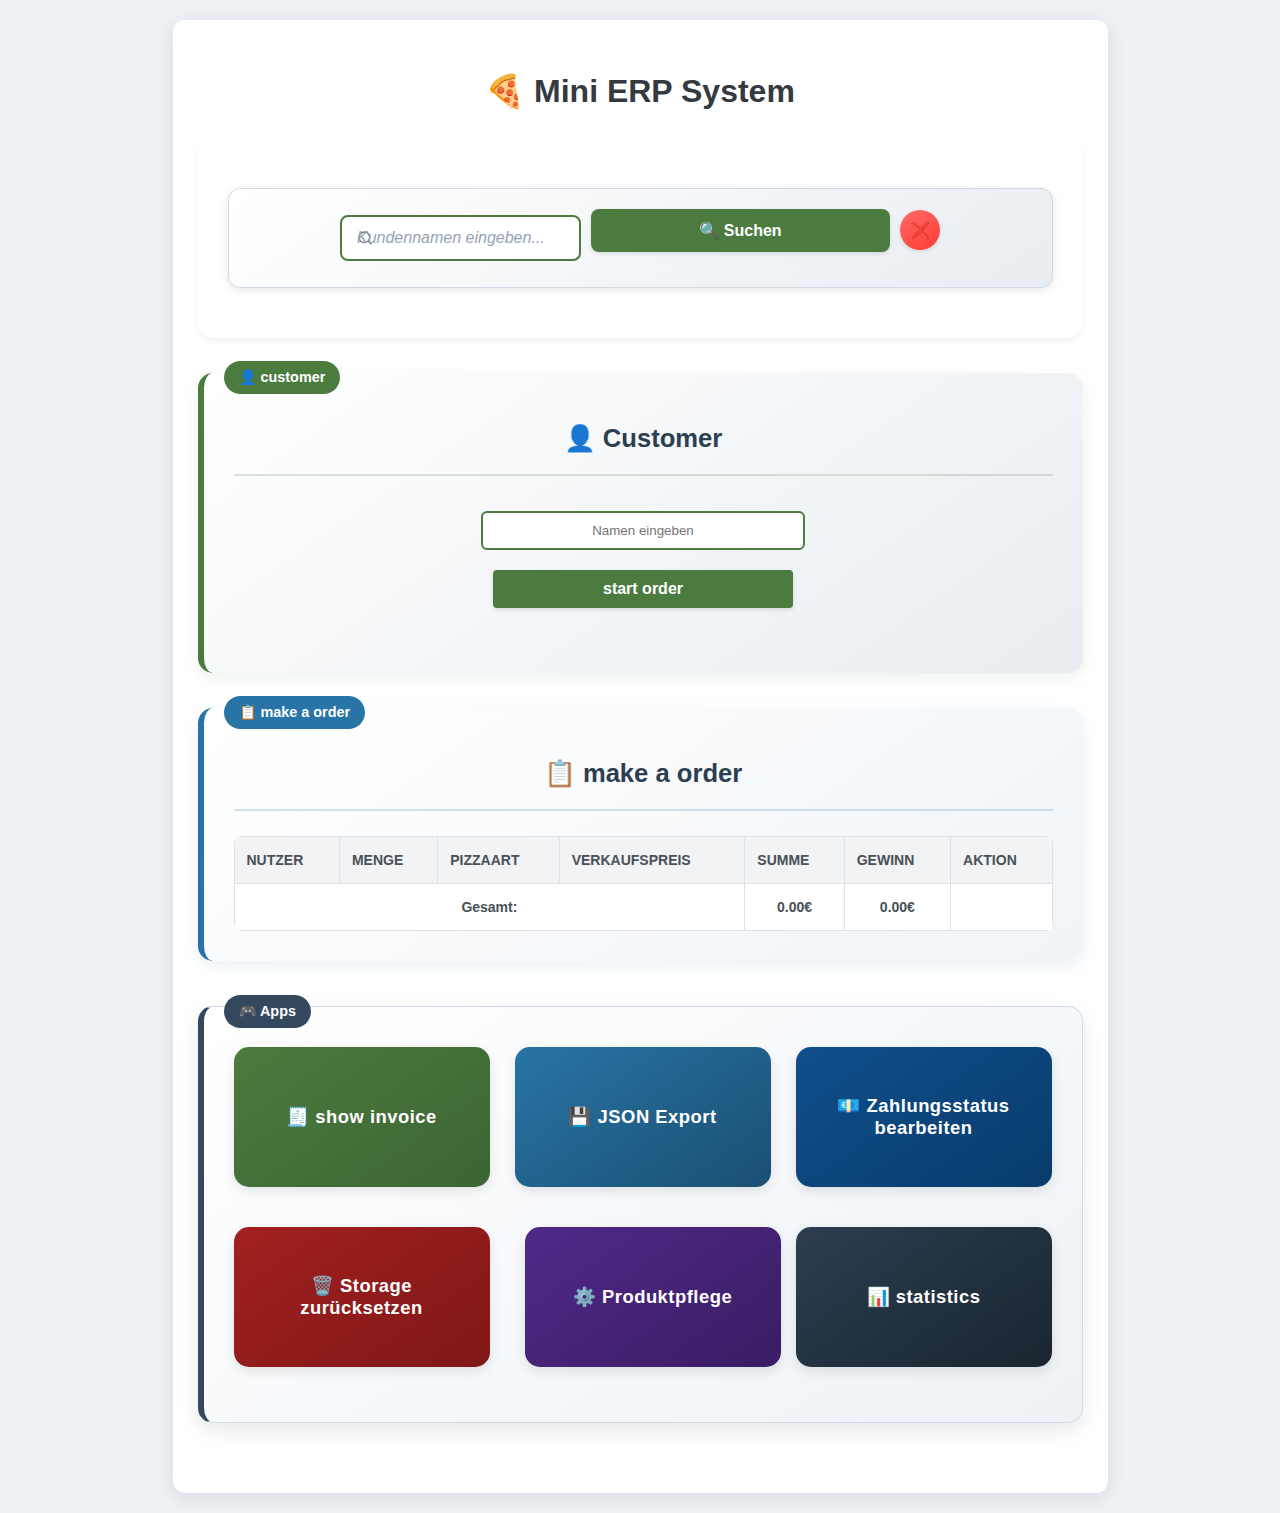
==== index.html @ c63bf8d3 "first" ====
<!DOCTYPE html>
<html lang="de">
<head>
    <meta charset="UTF-8">
    <meta name="viewport" content="width=device-width, initial-scale=1.0">
    <meta name="description" content="Intelligentes Kassensystem für Pizzabestellungen">
    <title>Pizza Kassensystem</title>
    <!-- Füge ein Favicon hinzu -->
    <link rel="icon" type="image/x-icon" href="assets/favicon.ico">
    <style>
        /* Farbvariablen nach Feng Shui und Design Thinking Prinzipien */
        :root {
            /* Hauptfarben */
            --wood-green: #4b7b3f;
            --fire-red: #ff3b30;
            --earth-yellow: #f39c12;
            --metal-gray: #34495e;
            --water-blue: #2874a6;
        
            /* Hover-Varianten */
            --wood-green-hover: #3d6433;
            --fire-red-hover: #ff1a1a;
            --earth-yellow-hover: #d68910;
            --metal-gray-hover: #2c3e50;
            --water-blue-hover: #1b4f72;
        
            /* Neue Administrative Farben */
            --admin-purple: #512888; /* Dunkleres Violett */
            --admin-purple-hover: #3a1d64;
            --report-blue: #104e8b; /* Dunkleres Blau */
            --report-blue-hover: #083c6c;
            --danger-red: #a32020; /* Intensiveres Rot */
            --danger-red-hover: #7f1717;
        
            /* Aktualisierte Löschbutton-Farbe */
            --delete-red: #a32020;
            --delete-red-hover: #7f1717;
        
            /* Neue Farben für coole Effekte */
            --hover-shadow: rgba(0, 0, 0, 0.2);
            --hover-scale: 1.05;
        
            /* Farben */
            --primary-color: var(--wood-green);
            --primary-hover: var(--wood-green-hover);
            --secondary-color: var(--water-blue);
            --secondary-hover: var(--water-blue-hover);
            --danger-color: var(--delete-red);
            --danger-hover: var(--delete-red-hover);
            
            /* Abstände */
            --spacing-xs: 5px;
            --spacing-sm: 10px;
            --spacing-md: 15px;
            --spacing-lg: 20px;
            --spacing-xl: 25px;
            
            /* Schatten */
            --shadow-sm: 0 2px 4px rgba(0, 0, 0, 0.1);
            --shadow-md: 0 4px 8px rgba(0, 0, 0, 0.12);
            --shadow-lg: 0 8px 16px rgba(0, 0, 0, 0.15);
            
            /* Border-Radius */
            --radius-sm: 4px;
            --radius-md: 8px;
            --radius-lg: 12px;
            
            /* Transitions */
            --transition-fast: all 0.2s ease;
            --transition-normal: all 0.3s ease;
        }
        
        /* Grundlayout */
        body {
            font-family: 'Roboto', sans-serif;
            background-color: #eef2f7;
            margin: 0;
            padding: 20px;
            color: #495057;
            line-height: 1.6;
        }
        
        .container {
            max-width: 885px; /* 700px + 15% + 10% */
            margin: auto;
            background: #ffffff;
            padding: 25px;
            border-radius: 12px;
            box-shadow: 0 4px 20px rgba(0, 0, 0, 0.1);
            transition: all 0.3s ease;
        }
        
        h1, h2 {
            text-align: center;
            color: #343a40;
            font-weight: 700;
            margin-bottom: 20px;
        }
        
        form label {
            display: block;
            margin: 10px 0 5px;
            font-weight: 600;
            color: #6c757d;
        }
        
        form input, form select, button {
            width: 100%;
            padding: 12px;
            margin-bottom: 15px;
            border: 1px solid #ced4da;
            border-radius: 6px;
            font-size: 16px;
            background-color: #f8f9fa;
            transition: border-color 0.3s ease, box-shadow 0.3s ease;
        }
        
        form input:focus, form select:focus {
            border-color: #007bff;
            box-shadow: 0 0 5px rgba(0, 123, 255, 0.25);
            outline: none;
        }
        
        /* Grundlegende Button-Stile */
        button {
            padding: 10px 20px;
            border: none;
            border-radius: 4px;
            cursor: pointer;
            font-weight: 600;
            transition: all 0.3s ease;
            color: white;
            box-shadow: 0 2px 4px rgba(0, 0, 0, 0.1);
        }
        
        button:hover {
            transform: scale(var(--hover-scale));
            box-shadow: 0 4px 8px var(--hover-shadow);
        }
        
        /* Primäre Buttons (Hauptaktionen) - Holz-Element für Wachstum */
        .primary-button {
            background-color: var(--wood-green);
        }
        
        .primary-button:hover {
            background-color: var(--wood-green-hover);
        }
        
        /* Sekundäre Buttons (Nebenaktionen) - Wasser-Element für Kommunikation */
        .secondary-button {
            background-color: var(--water-blue);
        }
        
        .secondary-button:hover {
            background-color: var(--water-blue-hover);
        }
        
        /* Spezielle Button-Stile */
        #addPosition {
            background-color: var(--earth-yellow);
        }
        
        #addPosition:hover {
            background-color: var(--earth-yellow-hover);
        }
        
        #closeOrder {
            background-color: var(--fire-red);
        }
        
        #closeOrder:hover {
            background-color: var(--fire-red-hover);
        }
        
        #exportJSON {
            background-color: var(--metal-gray);
        }
        
        #exportJSON:hover {
            background-color: var(--metal-gray-hover);
        }
        
        /* Deaktivierte Buttons */
        button:disabled {
            background-color: #bbbbbb;
            cursor: not-allowed;
            opacity: 0.7;
        }
        
        .output p {
            font-size: 18px;
            margin: 10px 0;
            color: #495057;
        }
        
        /* Tabellenlayout */
        table {
            width: 100%;
            border-collapse: collapse;
            margin-top: 20px;
            background: #fff;
            border-radius: 8px;
            overflow: hidden;
        }
        
        table th, table td {
            border: 1px solid #dee2e6;
            padding: 12px;
            text-align: left;
            font-size: 14px;
        }
        
        table th {
            background-color: #f1f3f5;
            font-weight: 700;
            text-transform: uppercase;
        }
        
        table tr:nth-child(even) {
            background-color: #f8f9fa;
        }
        
        tfoot tr td {
            font-weight: bold;
            text-align: center;
        }
        
        tfoot tr:nth-child(2) td {
            color: #dc3545;
        }
        
        tfoot tr:nth-child(3) td {
            color: #28a745;
        }
        
        /* Styling für Buttons */
        button.remove {
            background-color: var(--delete-red);
            color: white;
            font-weight: bold;
            min-width: 32px;
            padding: 6px 12px;
            font-size: 14px;
            box-shadow: 0 2px 4px rgba(213, 0, 0, 0.3);
        }
        
        button.remove:hover {
            background-color: var(--delete-red-hover);
            transform: translateY(-1px);
            box-shadow: 0 3px 6px   rgba(183, 28, 28, 0.4);
        }
        
        /* Rechnungsausgabe Styling - Optimiert und konsistent */
        #invoiceContainer,
        #orderHistoryContainer {
            margin-top: 20px;
            padding: 25px;
            border: 1px solid #d1d9e6;
            border-radius: 12px;
            background: linear-gradient(145deg, #ffffff, #e8edf2);
            box-shadow: 0 4px 15px rgba(52, 73, 94, 0.1);
            overflow-x: auto;
            border-left: 6px solid var(--wood-green);
            transition: all 0.3s ease;
        }
        
        .invoice-content,
        .history-content {
            background: #ffffff;
            padding: 20px;
            border-radius: 8px;
            box-shadow: 0 2px 8px rgba(0,0,0,0.05);
        }
        
        .invoice-header, .invoice-footer,
        .history-header, .history-footer {
            background: linear-gradient(145deg, #f8f9fa, #f0f2f5);
            padding: 15px;
            border-radius: 8px;
            margin: 20px 0;
        }
        
        .invoice-header,
        .history-header {
            border-bottom: 2px solid var(--wood-green);
            margin-top: 0;
        }
        
        .invoice-footer,
        .history-footer {
            border-top: 2px solid var(--wood-green);
            margin-bottom: 0;
        }
        
        .invoice-items {
            background-color: #ffffff;
            border-radius: 8px;
            padding: 15px;
            margin: 20px 0;
        }
        
        .invoice-item {
            display: flex;
            justify-content: space-between;
            align-items: flex-start;
            padding: 12px 15px;
            border-bottom: 1px solid #eee;
            background-color: #ffffff;
            transition: background-color 0.3s ease;
        }
        
        .invoice-item.header {
            background-color: #e8edf2;
            font-weight: bold;
            border-bottom: 2px solid #dee2e6;
            color: #2c3e50;
        }
        
        .invoice-item.total {
            background-color: #e8edf2;
            font-weight: bold;
            border-top: 2px solid #dee2e6;
            border-bottom: none;
            color: #2c3e50;
        }
        
        .invoice-item:nth-child(even) {
            background-color: #f8f9fa;
        }
        
        .invoice-item:hover {
            background-color: #f0f4f8;
        }
        
        .item-details {
            flex: 1;
        }
        
        .item-name {
            font-weight: 600;
            margin-bottom: 4px;
            color: #2c3e50;
        }
        
        .item-info {
            color: #5d6975;
            font-size: 0.9em;
        }
        
        .item-price {
            min-width: 100px;
            text-align: right;
            font-weight: 600;
            color: #2c3e50;
        }
        
        .invoice-footer {
            margin-top: 20px;
            padding: 20px;
            text-align: center;
            background-color: #e8edf2;
            border-radius: 0 0 8px 8px;
            color: #2c3e50;
        }
        
        .invoice-date {
            color: #5d6975;
            font-size: 0.9em;
            margin-top: 10px;
        }
        
        .invoice-thank-you {
            text-align: center;
            font-style: italic;
            color: #5d6975;
            margin-top: 20px;
        }
        
        /* Spezifische Button-Stile */
        .price-management .add-product {
            background-color: var(--earth-yellow);
            color: white;
            width: 100%;
        }
        
        .price-management .save-price {
            background-color: var(--wood-green);
            color: white;
            flex: 1;
        }
        
        .price-management .delete-price {
            background-color: var(--delete-red);
            color: white;
            flex: 1;
        }
        
        /* Hover-Effekte */
        .price-management button:hover {
            transform: translateY(-1px);
            filter: brightness(1.1);
        }
        
        /* Neue Produkt-Zeile Styling */
        .price-management .new-product-name,
        .price-management .new-product-purchase,
        .price-management .new-product-selling {
            border: 2px dashed #ced4da;
            background-color: #fff;
        }
        
        .price-management .new-product-name:focus,
        .price-management .new-product-purchase:focus,
        .price-management .new-product-selling:focus {
            border: 2px solid var(--earth-yellow);
            box-shadow: 0 0 0 3px rgba(243, 156, 18, 0.1);
        }
        
        /* Responsive Anpassungen */
        @media screen and (max-width: 768px) {
            .price-management {
                margin: 10px -15px;
                border-radius: 0;
            }
            
            .price-management table {
                min-width: 500px;
            }
            
            .price-management th,
            .price-management td {
                padding: 6px;
            }
            
            .price-management input {
                padding: 6px;
                font-size: 14px;
            }
            
            .price-management button {
                padding: 6px;
                font-size: 12px;
            }
            
            /* Angepasste Spaltenbreiten für Mobile */
            .price-management td:nth-child(1) { width: 30%; }
            .price-management td:nth-child(2),
            .price-management td:nth-child(3) { width: 22%; }
            .price-management td:nth-child(4) { width: 26%; }
        }
        
        @media screen and (max-width: 480px) {
            .price-management table {
                min-width: 450px;
            }
            
            .price-management td:last-child {
                min-width: 120px;
            }
            
            .price-management button {
                padding: 6px 4px;
                font-size: 11px;
            }
        }
        
        /* Touch-Optimierungen */
        @media (hover: none) {
            .price-management button,
            .price-management input {
                min-height: 44px;
            }
            
            .price-management td {
                padding: 8px 6px;
            }
        }
        
        /* Druckanpassungen */
        @media print {
            .price-management {
                box-shadow: none;
                overflow: visible;
            }
            
            .price-management button {
                display: none;
            }
            
            .price-management input {
                border: none;
                padding: 0;
            }
        }
        
        .price-management .new-product-name,
        .price-management .new-product-purchase {
            background-color: #fff;
            border: 2px dashed #ced4da;
        }
        
        .price-management .new-product-name:focus,
        .price-management .new-product-purchase:focus {
            border: 2px solid var(--earth-yellow);
            box-shadow: 0 0 0 3px rgba(243, 156, 18, 0.1);
        }
        
        /* Admin Button Styling */
        #showAdmin {
            background-color: var(--admin-purple);
            color: white;
            margin-left: 10px;
        }
        
        #showAdmin:hover {
            background-color: var(--admin-purple-hover);
        }
    
        .search-container {
            display: flex;
            flex-direction: column;
            align-items: center;
            justify-content: center;
            margin: 20px 0;
            padding: 20px;
            background-color: #2e84e0; /* Dezente blaue Hintergrundfarbe */
            border-radius: 8px;
            box-shadow: 0 2px 8px rgba(0, 0, 0, 0.1);
            transition: all 0.3s ease;
        }
    
        .search-box {
            display: flex;
            gap: 10px;
            width: 100%;
            max-width: 600px;
            align-items: center;
        }
    
        .search-input {
            flex: 1;
            padding: 12px 15px;
            border: 2px solid var(--wood-green);
            border-radius: 8px;
            font-size: 16px;
            transition: all 0.3s ease;
        }
    
        .search-input:focus {
            outline: none;
            box-shadow: 0 0 0 3px rgba(75, 123, 63, 0.2);
        }
    
        .search-button, .clear-search {
            background-color: var(--wood-green);
            color: white;
            padding: 12px 20px;
            border: none;
            border-radius: 8px;
            cursor: pointer;
            transition: all 0.3s ease;
        }
    
        .search-button:hover, .clear-search:hover {
            background-color: var(--wood-green-hover);
            transform: translateY(-1px);
        }
    
        @media (max-width: 768px) {
            .search-box {
                flex-direction: column;
                gap: 10px;
            }
    
            .search-button, .clear-search {
                width: 100%;
            }
        }
    
        .search-results {
            margin-top: 20px;
            padding: 20px;
            background: #fff;
            border-radius: 8px;
            box-shadow: 0 2px 8px rgba(0,0,0,0.1);
        }
    
        .customer-summary {
            border-left: 4px solid var(--wood-green);
            padding: 15px;
            margin: 15px 0;
            background: #f8f9fa;
            border-radius: 0 8px 8px 0;
        }
    
        .customer-stats {
            display: grid;
            grid-template-columns: repeat(auto-fit, minmax(230px, 1fr)); /* 200px + 15% */
            gap: 15px;
            margin: 15px 0;
            padding: 15px;
            background: #fff;
            border-radius: 8px;
            box-shadow: 0 1px 3px rgba(0,0,0,0.1);
        }
    
        .stat-item {
            text-align: center;
            padding: 10px;
            background: #f8f9fa;
            border-radius: 6px;
        }
    
        .stat-value {
            font-size: 1.2em;
            font-weight: bold;
            color: var(--wood-green);
        }
    
        .order-history-item {
            margin: 10px 0;
            padding: 15px;
            background: #fff;
            border-radius: 8px;
            box-shadow: 0 1px 3px rgba(0,0,0,0.1);
            transition: background-color 0.3s ease, transform 0.3s ease;
        }
    
        .order-history-item.unpaid {
            background-color: #ffe0e0;
        }
    
        .order-history-item.paid {
            background-color: #e0ffe0;
        }
    
        .no-results {
            text-align: center;
            padding: 20px;
            color: #666;
            font-style: italic;
        }
    
        /* Zahlungsbereich in der Suche */
        .payment-input-group {
            display: flex;
            gap: 10px;
            align-items: center;
            margin: 15px 0;
            padding: 15px;
            background: #f8f9fa;
            border-radius: 8px;
            flex-wrap: wrap;
        }
    
        .payment-input-group label {
            font-weight: 600;
            color: #495057;
            min-width: 140px;
        }
    
        .payment-input-group .payment-amount-input {
            flex: 1;
            min-width: 120px /* Vergrößert von 100px */;
            padding: 12px 15px /* Vergrößert von 8px 12px */;
            border: 2px solid var(--wood-green);
            border-radius: 6px;
            font-size: 16px ;/* Vergrößert von 14px */;
        }
    
        .confirm-payment-button,
        .update-payment-btn {
            background-color: #2c3e50; /* Dunklere Farbe */;
            color: white;
            padding: 12px 20px;
            border: none;
            border-radius: 6px;
            cursor: pointer;
            transition: all 0.3s ease;
            font-weight: 600;
        }
    
        .confirm-payment-button:hover,
        .update-payment-btn:hover {
            background-color: #1a252f; /* Noch dunklerer Hover-Effekt */;
            transform: translateY(-1px);
        }
    
        /* Responsive Anpassungen */
        @media screen and (max-width: 768px) {
            .payment-input-group {
                flex-direction: column;
                gap: 8px;
            }
    
            .payment-input-group .payment-amount-input {
                width: 100%;
            }
    
            .confirm-payment-button,
            .update-payment-btn {
                width: 100%;
            }
        }
    
        /* Statistik Styling */
        .stats-container {
            display: flex;
            flex-direction: column;
            gap: 20px;
            margin: 0; /* Entferne den äußeren Margin */;
            width: 100%;
        }
    
        .stats-row {
            display: grid;
            grid-template-columns: repeat(auto-fit, minmax(288px, 1fr)); /* 250px + 15% */;
            gap: 20px;
        }
    
        .stats-card {
            background: linear-gradient(145deg, #ffffff, #e8edf2); /* Dunklerer Gradient */;
            padding: 20px;
            border-radius: 10px;
            box-shadow: 0 2px 8px rgba(0,0,0,0.12);
            transition: all 0.3s ease;
            border: 1px solid #d1d9e6; /* Dunklerer Rahmen */;
        }
    
        .stats-card:hover {
            transform: translateY(-2px);
            box-shadow: 0 4px 12px rgba(0,0,0,0.15);
            background: linear-gradient(145deg, #ffffff, #dde4ec); /* Noch dunklerer Hover-Gradient */;
        }
    
        .stats-card h3 {
            margin: 0 0 15px 0;
            color: #2c3e50; /* Dunklere Überschriftenfarbe */;
            font-size: 1.2em;
            border-bottom: 2px solid #cbd5e1; /* Dunklere Trennlinie */;
            padding-bottom: 10px;
            font-weight: 700; /* Fettere Schrift */;
        }
    
        .stat-value {
            color: #1a365d; /* Dunklere Farbe für bessere Lesbarkeit */;
            font-weight: 700;
            font-size: 1.8em; /* Größere Zahlen */;
        }
    
        .stat-change {
            color: #2f855a; /* Dunkleres Grün */;
            font-weight: 600;
        }
    
        .stat-change.negative {
            color: #c53030; /* Dunkleres Rot */;
        }
    
        .top-products ol {
            margin: 0;
            padding-left: 20px;
        }
    
        .top-products li {
            margin: 8px 0;
            color: #2d3748; /* Dunklere Textfarbe */;
            font-weight: 500;
        }
    
        .profit-overview, .payment-status, .averages {
            display: flex;
            flex-direction: column;
            gap: 10px;
        }
    
        .profit-item, .status-item, .average-item {
            background-color: rgba(255, 255, 255, 0.9); /* Hellerer Hintergrund */;
            padding: 12px;
            border-radius: 6px;
            margin: 5px 0;
            border: 1px solid #cbd5e1;
            display: flex;
            justify-content: space-between;
            align-items: center;
        }
    
        .profit-item:hover, 
        .status-item:hover, 
        .average-item:hover {
            background-color: #ffffff;
            border-color: #a0aec0; /* Dunklerer Rahmen beim Hover */;
        }
    
        .profit-item:last-child, 
        .status-item:last-child, 
        .average-item:last-child {
            border-bottom: none;
        }
    
        .unpaid {
            color: #c53030; /* Dunkleres Rot */;
            font-weight: 700;
        }
    
        @media (max-width: 768px) {
            .stats-row {
                grid-template-columns: repeat(auto-fit, minmax(184px, 1fr)); /* 160px + 15% */;
                gap: 10px;
            }
    
            .stat-value {
                font-size: 1.5em;
            }
        }
    
        /* Neue Nutzeranalyse-Stile */
        .stats-row.full-width {
            width: 100%;
            margin: 0;
            padding: 0;
        }
    
        .stats-card.full-width {
            background: linear-gradient(145deg, #ffffff, #edf2f7);
            border: 1px solid #cbd5e1;
        }
    
        .user-filter {
            display: flex;
            gap: 10px;
            margin-bottom: 10px;
        }
    
        .user-search {
            flex: 1;
            padding: 10px;
            border: 1px solid #ced4da;
            border-radius: 6px;
        }
    
        .user-sort {
            padding: 10px;
            border: 1px solid #ced4da;
            border-radius: 6px;
        }
    
        .users-table-container {
            width: 100%;
            overflow-x: auto;
            margin: 0;
            padding: 0;
            -webkit-overflow-scrolling: touch;
        }
    
        /* Aktualisierte Spaltenbreiten für die Nutzeranalyse-Tabelle */
        .users-table {
            width: 100%;
            border-collapse: separate;
            border-spacing: 0;
            background: white;
            border-radius: 8px;
            overflow: hidden;
            box-shadow: 0 2px 8px rgba(0,0,0,0.1);
        }
    
        /* Angepasste Spaltenbreiten */
        .users-table th:nth-child(1), /* Nutzer */
        .users-table td:nth-child(1) {
            width: 18%;
        }
    
        .users-table th:nth-child(2), /* Bestellungen */
        .users-table td:nth-child(2) {
            width: 8%;
            text-align: center;
        }
    
        .users-table th:nth-child(3), /* Gesamtumsatz */
        .users-table td:nth-child(3) {
            width: 15%;
            text-align: right;
        }
    
        .users-table th:nth-child(4), /* Gewinn */
        .users-table td:nth-child(4) {
            width: 15%;
            text-align: right;
        }
    
        .users-table th:nth-child(5), /* Ø Bestellwert */
        .users-table td:nth-child(5) {
            width: 15%;
            text-align: right;
        }
    
        .users-table th:nth-child(6), /* Letzte Bestellung */
        .users-table td:nth-child(6) {
            width: 14%;
            text-align: center;
        }
    
        .users-table th:nth-child(7), /* Status */
        .users-table td:nth-child(7) {
            width: 15%;
            text-align: center;
        }
    
        /* Verbesserte Zellenformatierung */
        .users-table td {
            white-space: nowrap;
            overflow: hidden;
            text-overflow: ellipsis;
            padding: 12px 8px;
        }
    
        /* Verbesserte Header-Formatierung */
        .users-table th {
            background-color: #34495e; /* Dunklerer Hintergrund für besseren Kontrast */;
            color: white;
            font-weight: 600;
            padding: 15px 12px;
            text-align: left;
            font-size: 1.1em;
            letter-spacing: 0.5px;
            border-bottom: 3px solid #2c3e50;
            position: sticky;
            top: 0;
            z-index: 10;
        }
    
        /* Hover-Effekt für Header */
        .users-table th:hover {
            background-color: #2c3e50;
        }
    
        /* Zellen-Styling */
        .users-table td {
            padding: 12px;
            border-bottom: 1px solid #e9ecef;
            vertical-align: middle;
        }
    
        /* Zeilen-Hover-Effekt */
        .users-table tbody tr:hover {
            background-color: #f8f9fa;
        }
    
        /* Spezifische Spaltenausrichtung */
        .users-table th:nth-child(2),
        .users-table td:nth-child(2) {
            text-align: center; /* Bestellungen */;
        }
    
        .users-table th:nth-child(3),
        .users-table td:nth-child(3),
        .users-table th:nth-child(4),
        .users-table td:nth-child(4),
        .users-table th:nth-child(5),
        .users-table td:nth-child(5) {
            text-align: right; /* Geldbeträge */;
        }
    
        .users-table th:nth-child(6),
        .users-table td:nth-child(6) {
            text-align: center; /* Datum */;
        }
    
        .users-table th:nth-child(7),
        .users-table td:nth-child(7) {
            text-align: center; /* Status */;
        }
    
        /* Zebra-Streifen für bessere Lesbarkeit */
        .users-table tbody tr:nth-child(even) {
            background-color: #f8f9fa;
        }
    
        /* Status-Badge Optimierung */
        .users-table .unpaid-badge,
        .users-table .paid-badge {
            padding: 6px 10px;
            border-radius: 20px;
            font-size: 0.9em;
            font-weight: 600;
            display: inline-block;
            min-width: 100px;
        }
    
        .users-table .unpaid-badge {
            background-color: #fff5f5;
            color: #dc3545;
            border: 1px solid #dc3545;
        }
    
        .users-table .paid-badge {
            background-color: #f0fff4;
            color: #28a745;
            border: 1px solid #28a745;
        }
    
        /* Container-Styling für besseres Scrolling */
        .users-table-container {
            margin: 20px 0;
            border-radius: 8px;
            overflow: auto;
            max-height: 690px; /* 600px + 15% */;
            scrollbar-width: thin;
            scrollbar-color: #34495e #f8f9fa;
        }
    
        /* Scrollbar-Styling für Webkit-Browser */
        .users-table-container::-webkit-scrollbar {
            width: 8px;
            height: 8px;
        }
    
        .users-table-container::-webkit-scrollbar-track {
            background: #f8f9fa;
            border-radius: 4px;
        }
    
        .users-table-container::-webkit-scrollbar-thumb {
            background-color: #34495e;
            border-radius: 4px;
        }
    
        /* Responsive Anpassungen */
        @media (max-width: 768px) {
            .users-table th,
            .users-table td {
                padding: 10px 8px;
                font-size: 0.9em;
            }
    
            .users-table th {
                font-size: 1em;
            }
        }
    
        .storno-badge {
            background-color: #dc3545;
            color: white;
            padding: 4px 8px;
            border-radius: 4px;
            font-size: 0.8em;
            margin-left: 10px;
        }
    
        .cancel-order-btn {
            background-color: #dc3545;
            color: white;
            padding: 10px 20px;
            border: none;
            border-radius: 4px;
            cursor: pointer;
            margin-top: 20px;
            transition: all 0.3s ease;
        }
    
        .cancel-order-btn:hover {
            background-color: #c82333;
            transform: translateY(-1px);
        }
    
        .storno-info {
            margin-top: 15px;
            padding: 10px;
            background-color: #f8d7da;
            border: 1px solid #f5c6cb;
            border-radius: 4px;
            color: #721c24;
        }
    
        .invoice-history-item.storniert {
            opacity: 0.7;
            border-left: 4px solid #dc3545;
        }
    
        .order-status.storniert {
            background-color: #dc3545;
            color: white;
        }
    
        .undo-cancel-btn {
            background-color: var(--earth-yellow);
            color: white;
            padding: 10px 20px;
            border: none;
            border-radius: 4px;
            cursor: pointer;
            margin-top: 20px;
            transition: all 0.3s ease;
        }
    
        .undo-cancel-btn:hover {
            background-color: var(--earth-yellow-hover);
            transform: translateY(-1px);
        }
    
        .history-item.storniert {
            opacity: 0.8;
            border-left: 4px solid var(--fire-red);
            background-color: #fff5f5;
        }
    
        .history-item.storniert .history-header {
            background-color: #fff5f5;
        }
    
        .history-item.storniert .storno-info {
            margin: 15px 0;
            padding: 15px;
            background-color: #f8d7da;
            border: 1px solid #f5c6cb;
            border-radius: 8px;
            color: #721c24;
        }
    
        .history-item.storniert .storno-info p {
            margin: 5px 0;
        }
    
        .history-item.storniert .history-order-item {
            background-color: rgba(255, 255, 255, 0.7);
        }
    
        .history-item.storniert .history-totals {
            background-color: rgba(255, 255, 255, 0.7);
            padding: 10px;
            border-radius: 6px;
        }
    
        .history-item.paid {
            border-left: 4px solid var(--wood-green);
        }
    
        .history-item.unpaid {
            border-left: 4px solid var(--fire-red);
        }

        /* Optimiertes Suchfeld-Layout */
        .search-container {
            margin: 25px 0;
            padding: 20px;
            background: linear-gradient(145deg, #ffffff, #e8edf2);
            border-radius: 12px;
            box-shadow: 0 2px 8px rgba(0,0,0,0.1);
            border: 1px solid #d1d9e6;
        }

        .search-box {
            display: flex;
            gap: 12px;
            align-items: center;
            position: relative;
        }

        .search-input {
            flex: 1;
            padding: 15px 20px;
            padding-left: 45px; /* Platz für das Suchsymbol */
            border: 2px solid #cbd5e1;
            border-radius: 8px;
            font-size: 16px;
            color: #2c3e50;
            background: #ffffff url("data:image/svg+xml,%3Csvg xmlns='http://www.w3.org/2000/svg' width='16' height='16' viewBox='0 0 24 24' fill='none' stroke='%236b7280' stroke-width='2' stroke-linecap='round' stroke-linejoin='round'%3E%3Ccircle cx='11' cy='11' r='8'%3E%3C/circle%3E%3Cline x1='21' y1='21' x2='16.65' y2='16.65'%3E%3C/line%3E%3C/svg%3E") 15px center no-repeat;
            transition: all 0.3s ease;
        }

        .search-input:focus {
            outline: none;
            border-color: #2c3e50;
            box-shadow: 0 0 0 3px rgba(44, 62, 80, 0.1);
            background-color: #ffffff;
        }

        .search-input::placeholder {
            color: #94a3b8;
            font-style: italic;
        }

        .search-button {
            padding: 15px 25px;
            background-color: #2c3e50;
            color: white;
            border: none;
            border-radius: 8px;
            font-weight: 600;
            font-size: 16px;
            cursor: pointer;
            transition: all 0.3s ease;
            min-width: 120px;
            display: flex;
            align-items: center;
            justify-content: center;
            gap: 8px;
        }

        .search-button:hover {
            background-color: #1a252f;
            transform: translateY(-1px);
            box-shadow: 0 4px 12px rgba(0,0,0,0.15);
        }

        .clear-search {
            background: linear-gradient(145deg, #ff6b6b, #ff3b30);
            color: white;
            padding: 12px 20px;
            border: none;
            border-radius: 50%; /* Runde Form */
            cursor: pointer;
            transition: all 0.3s ease;
            box-shadow: 0 2px 4px rgba(0, 0, 0, 0.1);
            width: 40px;
            height: 40px;
            display: flex;
            align-items: center;
            justify-content: center;
        }

        .clear-search:hover {
            background: linear-gradient(145deg, #ff3b30, #ff1a1a);
            transform: scale(1.1);
            box-shadow: 0 4px 8px rgba(0, 0, 0, 0.2);
        }

        /* Responsive Anpassungen */
        @media (max-width: 768px) {
            .search-container {
                margin: 15px 0;
                padding: 15px;
            }

            .search-box {
                flex-direction: column;
            }

            .search-input {
                width: 100%;
                padding: 12px 15px;
                padding-left: 40px;
                font-size: 15px;
            }

            .search-button {
                width: 100%;
                padding: 12px 20px;
            }

            .clear-search {
                position: absolute;
                right: 10px;
                top: 50%;
                transform: translateY(-50%);
            }
        }

        /* Action-Buttons Kacheloptik */
        .action-buttons {
            display: grid;
            grid-template-columns: repeat(auto-fit, minmax(230px, 1fr)); /* 200px + 15% */
            gap: 15px;
            padding: 20px;
            background: linear-gradient(145deg, #ffffff, #e8edf2);
            border-radius: 12px;
            border: 1px solid #d1d9e6;
        }

        .action-buttons button {
            height: 138px; /* 120px + 15% */
            display: flex;
            flex-direction: column;
            align-items: center;
            justify-content: center;
            gap: 10px;
            padding: 20px;
            border-radius: 10px;
            font-size: 1.1em;
            font-weight: 600;
            transition: all 0.3s ease;
            border: none;
            background: white;
            box-shadow: 0 2px 8px rgba(0,0,0,0.08);
        }

        /* Spezifische Button-Styles */
        .action-buttons .primary-button {
            background: linear-gradient(145deg, #4b7b3f, #3d6433);
            color: white;
        }

        .action-buttons .secondary-button {
            background: linear-gradient(145deg, #2874a6, #1b4f72);
            color: white;
        }

        .action-buttons #showAdmin {
            background: linear-gradient(145deg, #512888, #3a1d64);
            color: white;
        }

        .action-buttons #showHistory {
            background: linear-gradient(145deg, #104e8b, #083c6c);
            color: white;
        }

        .action-buttons #resetData {
            background: linear-gradient(145deg, #a32020, #7f1717);
            color: white;
        }

        .action-buttons #showStatistics {
            background: linear-gradient(145deg, #2c3e50, #1a252f);
            color: white;
        }

        /* Hover-Effekte */
        .action-buttons button:hover {
            transform: translateY(-5px);
            box-shadow: 0 5px 15px rgba(0,0,0,0.2);
        }

        /* Icon-Styling */
        .action-buttons button::before {
            font-size: 24px;
            margin-bottom: 8px;
        }

        /* Responsive Anpassungen */
        @media (max-width: 768px) {
            .action-buttons {
                grid-template-columns: repeat(auto-fit, minmax(173px, 1fr)); /* 150px + 15% */;
                gap: 10px;
                padding: 15px;
            }

            .action-buttons button {
                height: 115px; /* 100px + 15% */;
                font-size: 0.9em;
                padding: 15px;
            }
        }

        /* Aktive/Fokus Zustände */
        .action-buttons button:active,
        .action-buttons button:focus {
            transform: translateY(0);
            box-shadow: 0 2px 5px rgba(0,0,0,0.1);
            outline: none;
        }

        /* Basis-Styling für alle Sektionen */
        .section-card {
            background: #ffffff;
            border-radius: 15px;
            padding: 30px;
            margin-bottom: 35px;
            box-shadow: 0 4px 6px rgba(0,0,0,0.05);
            position: relative;
        }

        /* Nutzersektion Styling */
        #userSection {
            background: linear-gradient(145deg, #ffffff, #e8edf2);
            border-left: 6px solid #4b7b3f;
            margin-top: 35px;
            box-shadow: 0 5px 15px rgba(75, 123, 63, 0.1);
        }

        #userSection::before {
            content: "👤 customer";
            position: absolute;
            top: -12px;
            left: 20px;
            background: #4b7b3f;
            color: white;
            padding: 5px 15px;
            border-radius: 20px;
            font-size: 0.9em;
            font-weight: 600;
        }

        #userSection h2 {
            color: #2c3e50;
            font-size: 1.6em;
            margin: 15px 0 25px 0;
            padding-bottom: 15px;
            border-bottom: 2px solid rgba(75, 123, 63, 0.2);
        }

        /* Bestellübersicht Styling */
        .order-summary {
            background: linear-gradient(145deg, #ffffff, #f0f4f8);
            border-left: 6px solid #2874a6;
            box-shadow: 0 5px 15px rgba(40, 116, 166, 0.1);
        }

        .order-summary::before {
            content: "📋 make a order";
            position: absolute;
            top: -12px;
            left: 20px;
            background: #2874a6;
            color: white;
            padding: 5px 15px;
            border-radius: 20px;
            font-size: 0.9em;
            font-weight: 600;
        }

        .order-summary h2 {
            color: #2c3e50;
            font-size: 1.6em;
            margin: 15px 0 25px 0;
            padding-bottom: 15px;
            border-bottom: 2px solid rgba(40, 116, 166, 0.2);
        }

        /* Action-Buttons Bereich */
        .action-buttons.section-card {
            background: linear-gradient(145deg, #ffffff, #edf2f7);
            padding: 40px 30px;
            margin: 45px 0;
            border-left: 6px solid #34495e;
            box-shadow: 0 8px 20px rgba(52, 73, 94, 0.12);
        }

        .action-buttons.section-card::before {
            content: "🎮 Apps";
            position: absolute;
            top: -12px;
            left: 20px;
            background: #34495e;
            color: white;
            padding: 5px 15px;
            border-radius: 20px;
            font-size: 0.9em;
            font-weight: 600;
        }

        /* Action-Buttons Grid */
        .action-buttons {
            display: grid;
            grid-template-columns: repeat(auto-fit, minmax(220px, 1fr));
            gap: 25px;
        }

        /* Einzelne Action-Buttons */
        .action-buttons button {
            height: 140px;
            border-radius: 15px;
            padding: 20px;
            font-size: 1.15em;
            font-weight: 600;
            letter-spacing: 0.5px;
            transition: all 0.3s ease;
            border: none;
            display: flex;
            flex-direction: column;
            align-items: center;
            justify-content: center;
            gap: 15px;
            box-shadow: 0 4px 12px rgba(0,0,0,0.1);
            position: relative;
            overflow: hidden;
        }

        /* Hover-Effekte für Buttons */
        .action-buttons button:hover {
            transform: translateY(-5px) scale(1.02);
            box-shadow: 0 8px 20px rgba(0,0,0,0.15);
        }

        /* Trennlinien zwischen Sektionen */
        .section-divider {
            height: 3px;
            background: linear-gradient(to right, 
                transparent, 
                rgba(52, 73, 94, 0.1), 
                transparent
            );
            margin: 40px 0;
            border: none;
        }

        /* Responsive Anpassungen */
        @media (max-width: 768px) {
            .section-card {
                padding: 25px 20px;
                margin-bottom: 30px;
            }

            .action-buttons.section-card {
                padding: 30px 20px;
            }

            .action-buttons {
                grid-template-columns: repeat(auto-fit, minmax(160px, 1fr));
                gap: 15px;
            }

            .action-buttons button {
                height: 120px;
                font-size: 1em;
                padding: 15px;
            }

            #userSection h2,
            .order-summary h2 {
                font-size: 1.4em;
                margin: 20px 0 20px 0;
            }
        }

        .sales-filter {
            display: flex;
            gap: 10px;
            margin-bottom: 10px;
        }

        .sales-search {
            flex: 1;
            padding: 10px;
            border: 1px solid #ced4da;
            border-radius: 6px;
        }

        .sales-sort {
            padding: 10px;
            border: 1px solid #ced4da;
            border-radius: 6px;
        }

        .sales-table-container {
            width: 100%;
            overflow-x: auto;
            margin: 0;
            padding: 0;
            -webkit-overflow-scrolling: touch;
        }

        .sales-table {
            width: 100%;
            border-collapse: separate;
            border-spacing: 0;
            background: white;
            border-radius: 8px;
            overflow: hidden;
            box-shadow: 0 2px 8px rgba(0,0,0,0.1);
        }

        .sales-table th, .sales-table td {
            padding: 12px;
            border-bottom: 1px solid #e9ecef;
            vertical-align: middle;
        }

        .sales-table th {
            background-color: #34495e;
            color: white;
            font-weight: 600;
            padding: 15px 12px;
            text-align: left;
            font-size: 1.1em;
            letter-spacing: 0.5px;
            border-bottom: 3px solid #2c3e50;
            position: sticky;
            top: 0;
            z-index: 10;
        }

        .sales-table tbody tr:hover {
            background-color: #f8f9fa;
        }

        .opos-summary {
            font-size: 1.2em;
            color: #c53030; /* Rot für offene Beträge */;
            font-weight: bold;
        }

        .product-filter {
            display: flex;
            gap: 15px;
            margin-bottom: 20px;
            align-items: center;
            flex-wrap: wrap;
        }

        .product-ranking-select,
        .product-metric-select {
            padding: 10px;
            border: 1px solid #ced4da;
            border-radius: 6px;
            min-width: 180px;
            background-color: white;
        }

        .ranking-limit {
            width: 80px;
            padding: 10px;
            border: 1px solid #ced4da;
            border-radius: 6px;
            text-align: center;
        }

        .product-ranking-table {
            width: 100%;
            border-collapse: separate;
            border-spacing: 0;
            background: white;
            border-radius: 8px;
            overflow: hidden;
            box-shadow: 0 2px 8px rgba(0,0,0,0.1);
        }

        .product-ranking-table th,
        .product-ranking-table td {
            padding: 12px;
            border-bottom: 1px solid #e9ecef;
            text-align: left;
        }

        .product-ranking-table th {
            background-color: #34495e;
            color: white;
            font-weight: 600;
        }

        .product-ranking-table tr:hover {
            background-color: #f8f9fa;
        }

        .rank-number {
            font-weight: bold;
            width: 40px;
            height: 40px;
            display: flex;
            align-items: center;
            justify-content: center;
            border-radius: 50%;
            margin: 0 auto;
        }

        .rank-top-3 {
            background-color: #ffd700;
            color: #2c3e50;
        }

        .rank-top-10 {
            background-color: #c0c0c0;
            color: #2c3e50;
        }

        .rank-other {
            background-color: #cd7f32;
            color: white;
        }

        .trend-indicator {
            display: flex;
            align-items: center;
            gap: 5px;
            font-weight: bold;
        }

        .trend-up {
            color: #28a745;
        }

        .trend-down {
            color: #dc3545;
        }

        .trend-neutral {
            color: #6c757d;
        }

        /* Action-Buttons Styling mit verbesserten Hover-Effekten */
        .action-buttons.section-card {
            background: linear-gradient(145deg, #ffffff, #edf2f7);
            padding: 40px 30px;
            margin: 45px 0;
            border-left: 6px solid #34495e;
            box-shadow: 0 8px 20px rgba(52, 73, 94, 0.12);
            transition: all 0.4s cubic-bezier(0.4, 0, 0.2, 1);
        }

        .action-buttons.section-card:hover {
            transform: translateY(-5px);
            box-shadow: 0 12px 30px rgba(52, 73, 94, 0.2);
            background: linear-gradient(145deg, #ffffff, #e2e8f0);
            border-left-width: 10px;
        }

        /* Einzelne Buttons innerhalb der Action-Buttons Section */
        .action-buttons button {
            position: relative;
            overflow: hidden;
            height: 140px;
            border-radius: 15px;
            padding: 20px;
            font-size: 1.15em;
            font-weight: 600;
            letter-spacing: 0.5px;
            transition: all 0.3s cubic-bezier(0.4, 0, 0.2, 1);
            border: none;
            display: flex;
            flex-direction: column;
            align-items: center;
            justify-content: center;
            gap: 15px;
            box-shadow: 0 4px 12px rgba(0,0,0,0.1);
            z-index: 1;
        }

        /* Hover-Effekt für einzelne Buttons */
        .action-buttons button:hover {
            transform: translateY(-5px) scale(1.02);
            box-shadow: 0 8px 25px rgba(0,0,0,0.15);
        }

        /* Glowing Effekt beim Hover */
        .action-buttons button::before {
            content: '';
            position: absolute;
            top: 50%;
            left: 50%;
            width: 0;
            height: 0;
            background: radial-gradient(circle, rgba(255,255,255,0.8) 0%, rgba(255,255,255,0) 70%);
            transform: translate(-50%, -50%);
            transition: width 0.6s ease, height 0.6s ease;
            border-radius: 50%;
            z-index: -1;
            opacity: 0;
        }

        .action-buttons button:hover::before {
            width: 200%;
            height: 200%;
            opacity: 1;
        }

        /* Spezifische Button-Varianten mit verbesserten Hover-Effekten */
        .action-buttons .primary-button {
            background: linear-gradient(145deg, var(--wood-green), var(--wood-green-hover));
        }

        .action-buttons .primary-button:hover {
            background: linear-gradient(145deg, var(--wood-green-hover), var(--wood-green));
        }

        .action-buttons .secondary-button {
            background: linear-gradient(145deg, var(--water-blue), var(--water-blue-hover));
        }

        .action-buttons .secondary-button:hover {
            background: linear-gradient(145deg, var(--water-blue-hover), var(--water-blue));
        }

        .action-buttons #showAdmin {
            background: linear-gradient(145deg, var(--admin-purple), var(--admin-purple-hover));
        }

        .action-buttons #showAdmin:hover {
            background: linear-gradient(145deg, var(--admin-purple-hover), var(--admin-purple));
        }

        .action-buttons #resetData {
            background: linear-gradient(145deg, var(--danger-red), var(--danger-red-hover));
        }

        .action-buttons #resetData:hover {
            background: linear-gradient(145deg, var(--danger-red-hover), var(--danger-red));
        }

        /* Aktive/Fokus Zustände mit verbessertem visuellen Feedback */
        .action-buttons button:active {
            transform: translateY(2px);
            box-shadow: 0 2px 5px rgba(0,0,0,0.2);
        }

        .action-buttons button:focus {
            outline: none;
            box-shadow: 0 0 0 3px rgba(52, 73, 94, 0.3);
        }

        /* Pulsierender Effekt für wichtige Buttons */
        @keyframes pulse {
            0% {
                box-shadow: 0 0 0 0 rgba(52, 73, 94, 0.4);
            }
            70% {
                box-shadow: 0 0 0 10px rgba(52, 73, 94, 0);
            }
            100% {
                box-shadow: 0 0 0 0 rgba(52, 73, 94, 0);
            }
        }

        .action-buttons button.pulse {
            animation: pulse 2s infinite;
        }

        .invoice-list {
            max-height: 690px; /* 600px + 15% */;
            overflow-y: auto;
            padding: 10px 0;
            background-color: #e6ebf2; /* 10% intensiver als vorheriges #f5f7fa */;
        }

        /* Zusätzlich passe ich die Scrollbar-Farben an für bessere Sichtbarkeit */
        .invoice-list::-webkit-scrollbar {
            width: 8px;
        }

        .invoice-list::-webkit-scrollbar-track {
            background: #e6ebf2;
            border-radius: 4px;
        }

        .invoice-list::-webkit-scrollbar-thumb {
            background-color: var(--wood-green);
            border-radius: 4px;
        }
        
        .top-products-header {
            color: #2c3e50; /* Dunklere Farbe für besseren Kontrast */
            font-size: 1.4em;
            font-weight: bold;
            display: flex;
            align-items: center;
            gap: 10px;
            background: linear-gradient(145deg, #e8f0f8, #d1e7f3); /* Leichter blauer Hintergrund */
            padding: 10px;
            border-radius: 8px;
            box-shadow: 0 2px 4px rgba(0, 0, 0, 0.1);
        }

        /* CSS-Styles */
        .hidden {
            display: none !important;
        }

        /* Zahlungsstatus Styling */
        .payment-status {
            display: flex;
            align-items: center;
            padding: 12px 15px;
            background: #f8f9fa;
            border-radius: 8px;
            border-left: 4px solid var(--wood-green);
            transition: all 0.3s ease;
            cursor: pointer;
            margin-bottom: 15px;
        }

        .payment-status.paid {
            background: #e8f5e9;
            border-color: var(--wood-green);
        }

        .payment-status.unpaid {
            background: #fff5f5;
            border-color: var(--fire-red);
        }

        .payment-input-group {
            display: flex;
            flex-direction: column;
            gap: 10px;
            margin: 10px 0;
            padding: 15px;
            background: #ffffff;
            border-radius: 8px;
            box-shadow: 0 2px 4px rgba(0,0,0,0.05);
        }

        .payment-amount-input {
            width: 100%;
            padding: 12px 15px;
            border: 2px solid var(--wood-green);
            border-radius: 6px;
            font-size: 16px;
            margin-bottom: 10px;
        }

        .confirm-payment-button {
            width: 100%;
            background-color: var(--wood-green);
            color: white;
            padding: 12px 20px;
            border: none;
            border-radius: 6px;
            cursor: pointer;
            transition: all 0.3s ease;
            font-weight: 600;
        }

        .remaining-amount {
            font-size: 1.4em;
            padding: 15px 25px;
            border-radius: 8px;
            margin-top: 15px;
            font-weight: 600;
            text-align: center;
            width: 80%; /* Vergrößerte Breite */
            box-shadow: 0 3px 6px rgba(0,0,0,0.1);
            margin: 0 auto; /* Zentriert das Element horizontal */
        }

        .unpaid-amount {
            background: #fff5f5;
            color: var(--fire-red);
            border: 2px solid var(--fire-red);
        }

        .paid-amount {
            background: #e8f5e9;
            color: var(--wood-green);
            border: 2px solid var(--wood-green);
        }

        .product-search {
            flex: 1;
            padding: 10px;
            border: 1px solid #ced4da;
            border-radius: 6px;
            min-width: 200px;
        }

        .product-filter {
            display: flex;
            gap: 15px;
            margin-bottom: 20px;
            align-items: center;
            flex-wrap: wrap;
        }

        .no-results {
            text-align: center;
            padding: 20px;
            color: #666;
            font-style: italic;
            background: #f8f9fa;
        }

        @media (max-width: 768px) {
            .product-filter {
                flex-direction: column;
                align-items: stretch;
            }
            
            .product-search,
            .product-ranking-select,
            .product-metric-select,
            .ranking-limit {
                width: 100%;
            }
        }

        /* 1. CSS-Variablen für wiederverwendete Werte */
        :root {
            /* Farben */
            --primary-color: var(--wood-green);
            --primary-hover: var(--wood-green-hover);
            --secondary-color: var(--water-blue);
            --secondary-hover: var(--water-blue-hover);
            --danger-color: var(--delete-red);
            --danger-hover: var(--delete-red-hover);
            
            /* Abstände */
            --spacing-xs: 5px;
            --spacing-sm: 10px;
            --spacing-md: 15px;
            --spacing-lg: 20px;
            --spacing-xl: 25px;
            
            /* Schatten */
            --shadow-sm: 0 2px 4px rgba(0, 0, 0, 0.1);
            --shadow-md: 0 4px 8px rgba(0, 0, 0, 0.12);
            --shadow-lg: 0 8px 16px rgba(0, 0, 0, 0.15);
            
            /* Border-Radius */
            --radius-sm: 4px;
            --radius-md: 8px;
            --radius-lg: 12px;
            
            /* Transitions */
            --transition-fast: all 0.2s ease;
            --transition-normal: all 0.3s ease;
        }

        /* 2. Gemeinsame Basis-Stile */
        .card {
            background: #ffffff;
            border-radius: var(--radius-md);
            padding: var(--spacing-lg);
            box-shadow: var(--shadow-sm);
            transition: var(--transition-normal);
        }

        .card:hover {
            box-shadow: var(--shadow-md);
        }

        /* 3. Flexbox-Utilities */
        .flex {
            display: flex;
        }

        .flex-col {
            flex-direction: column;
        }

        .items-center {
            align-items: center;
        }

        .justify-between {
            justify-content: space-between;
        }

        .gap-sm { gap: var(--spacing-sm); }
        .gap-md { gap: var(--spacing-md); }
        .gap-lg { gap: var(--spacing-lg); }

        /* 4. Button-Basis */
        .btn {
            padding: var(--spacing-sm) var(--spacing-lg);
            border: none;
            border-radius: var(--radius-sm);
            font-weight: 600;
            cursor: pointer;
            transition: var(--transition-normal);
        }

        .btn-primary {
            background-color: var(--primary-color);
            color: white;
        }

        .btn-secondary {
            background-color: var(--secondary-color);
            color: white;
        }

        .btn-danger {
            background-color: var(--danger-color);
            color: white;
        }

        /* 5. Form-Elemente */
        .input-group {
            display: flex;
            flex-direction: column;
            gap: var(--spacing-sm);
        }

        .input, .select {
            padding: var(--spacing-sm);
            border: 1px solid #ced4da;
            border-radius: var(--radius-sm);
            transition: var(--transition-normal);
        }

        /* 6. Tabellen-Basis */
        .table-container {
            overflow-x: auto;
            margin: var(--spacing-md) 0;
        }

        .table {
            width: 100%;
            border-collapse: separate;
            border-spacing: 0;
        }

        .table th, .table td {
            padding: var(--spacing-sm);
            border-bottom: 1px solid #dee2e6;
        }

        /* 7. Responsive Breakpoints */
        @media (max-width: 1024px) {
            :root {
                /* Angepasste Abstände für Tablets */
                --spacing-lg: 15px;
                --spacing-xl: 20px;
            }
        }

        @media (max-width: 768px) {
            .container {
                padding: var(--spacing-sm);
            }
            
            .flex-responsive {
                flex-direction: column;
            }
            
            .table-scroll {
                max-width: 100%;
                overflow-x: auto;
                -webkit-overflow-scrolling: touch;
            }
        }

        @media (max-width: 480px) {
            :root {
                /* Angepasste Abstände für Mobilgeräte */
                --spacing-lg: 10px;
                --spacing-xl: 15px;
            }
            
            .btn {
                width: 100%;
            }
        }

        /* Füge diese CSS-Styles hinzu/ändere sie */

        .user-input {
            display: flex;
            flex-direction: column;
            align-items: center;
            gap: 10px;
            margin: 20px 0;
        }

        .user-input label {
            font-size: 1.1em;
            font-weight: 500;
            margin-bottom: 5px;
        }

        .user-input input {
            width: 80%;
            max-width: 300px;
            padding: 10px;
            border: 2px solid var(--wood-green);
            border-radius: 6px;
            text-align: center;
        }

        .user-input button {
            margin-top: 10px;
            width: 80%;
            max-width: 300px;
        }

        #userSection {
            text-align: center;
        }

        #userSection h2 {
            margin-bottom: 20px;
        }

        /* Füge diese CSS-Styles für die Verkaufsanalyse-Tabelle hinzu */
        .sales-table td:first-child {
            background-color: #f0f4f8;
            font-weight: 500;
            border-right: 2px solid #dee2e6;
            position: relative;
        }

        .sales-table td:first-child::after {
            content: '';
            position: absolute;
            left: 0;
            top: 0;
            height: 100%;
            width: 4px;
            background-color: var(--wood-green);
            opacity: 0.7;
        }

        /* Hover-Effekt für bessere Interaktivität */
        .sales-table tr:hover td:first-child {
            background-color: #e3e9f0;
        }

        /* Verbesserte Lesbarkeit */
        .sales-table td:first-child {
            padding-left: 15px;
            white-space: nowrap;
        }

        /* Styles für die Verkaufsanalyse-Sektion */
        .stats-card.full-width {
            padding: 20px;
            width: 85%; /* Verkleinerte Desktop-Ansicht */
            margin: 0 auto; /* Zentrieren */
        }

        .sales-table-container {
            width: 100%;
            overflow-x: auto;
            margin: 0;
            padding: 0;
            -webkit-overflow-scrolling: touch;
        }

        .sales-table {
            width: 100%;
            border-collapse: separate;
            border-spacing: 0;
            background: white;
            border-radius: 8px;
            overflow: hidden;
            box-shadow: 0 2px 8px rgba(0,0,0,0.1);
        }

        /* Responsive Anpassungen */
        @media (max-width: 768px) {
            .stats-card.full-width {
                width: 100%; /* Volle Breite auf mobilen Geräten */
                padding: 10px;
                margin: 0;
            }

            .sales-table-container {
                margin: 0 -10px; /* Negative Margins um die Container-Padding auszugleichen */
            }

            .sales-table {
                border-radius: 0; /* Keine abgerundeten Ecken auf mobilen Geräten */
            }
        }

        /* Füge diese CSS-Styles für die Produkt-Ranking-Tabelle hinzu/aktualisiere sie */
        .product-ranking-table {
            width: 100%;
            border-collapse: separate;
            border-spacing: 0;
            margin-top: 20px;
            background: white;
            border-radius: 8px;
            overflow: hidden;
            box-shadow: 0 2px 8px rgba(0,0,0,0.1);
        }

        .product-ranking-table th,
        .product-ranking-table td {
            padding: 12px;
            text-align: left;
            border-bottom: 1px solid #e9ecef;
        }

        .product-ranking-table th {
            background-color: #f8f9fa;
            font-weight: 600;
            color: #495057;
        }

        .rank-number {
            display: inline-flex;
            align-items: center;
            justify-content: center;
            width: 30px;
            height: 30px;
            border-radius: 50%;
            background-color: #e9ecef;
            color: #495057;
            font-weight: bold;
        }

        .rank-top-3 {
            background-color: var(--wood-green);
            color: white;
        }

        .rank-top-10 {
            background-color: var(--water-blue);
            color: white;
        }

        .trend-indicator {
            padding: 4px 8px;
            border-radius: 4px;
            font-size: 0.9em;
            font-weight: 500;
        }

        .trend-up {
            background-color: #e8f5e9;
            color: #2e7d32;
        }

        .trend-down {
            background-color: #ffebee;
            color: #c62828;
        }

        .trend-neutral {
            background-color: #f5f5f5;
            color: #616161;
        }

        /* Styles für die Produktanalyse-Tabelle */
        .product-analysis-table {
            width: 100%;
            border-collapse: separate;
            border-spacing: 0;
            margin-top: 20px;
            background: white;
            border-radius: 8px;
            overflow: hidden;
            box-shadow: 0 2px 8px rgba(0,0,0,0.1);
        }

        .product-analysis-table th,
        .product-analysis-table td {
            padding: 12px;
            text-align: left;
            border-bottom: 1px solid #e9ecef;
        }

        .product-analysis-table th {
            background-color: #f8f9fa;
            font-weight: 600;
            color: #495057;
        }

        .product-analysis-table tr:nth-child(even) {
            background-color: #f8f9fa;
        }

        .product-analysis-table tr:hover {
            background-color: #e9ecef;
        }

        /* Trend-Indikatoren */
        .trend-analysis {
            padding: 6px 12px;
            border-radius: 20px;
            font-weight: 500;
            display: inline-block;
        }

        .trend-up {
            background-color: #d4edda;
            color: #155724;
        }

        .trend-down {
            background-color: #f8d7da;
            color: #721c24;
        }

        .trend-stable {
            background-color: #e2e3e5;
            color: #383d41;
        }

        .product-trend-container {
            overflow-x: auto;
            margin: 10px 0;
            border-radius: 8px;
            box-shadow: 0 2px 4px rgba(0,0,0,0.1);
        }

        .product-trend-table {
            width: 100%;
            border-collapse: separate;
            border-spacing: 0;
            margin-top: 20px;
            background: white;
            border-radius: 8px;
            overflow: hidden;
            box-shadow: 0 2px 8px rgba(0,0,0,0.1);
        }

        .product-trend-table th,
        .product-trend-table td {
            padding: 12px;
            text-align: left;
            border-bottom: 1px solid #e9ecef;
        }

        .product-trend-table th {
            background-color: #f8f9fa;
            font-weight: 600;
            color: #495057;
        }

        .trend-up {
            color: #28a745;
        }

        .trend-down {
            color: #dc3545;
        }

        .trend-stable {
            color: #6c757d;
        }

        .product-trend-table tbody tr:last-child {
            border-bottom: none;
        }

        .admin-section {
            overflow-x: auto;
            margin: 20px 0;
            border-radius: 8px;
            box-shadow: 0 2px 4px rgba(0,0,0,0.1);
        }

        .price-management-table {
            width: 100%;
            border-collapse: collapse;
            margin-top: 20px;
            background: white;
            border-radius: 8px;
            overflow: hidden;
            box-shadow: 0 2px 8px rgba(0,0,0,0.1);
        }

        .price-management-table th,
        .price-management-table td {
            padding: 12px;
            text-align: left;
            border-bottom: 1px solid #e9ecef;
        }

        .price-management-table th {
            background-color: #f8f9fa;
            font-weight: 600;
            color: #495057;
        }

        .price-management-table tr:nth-child(even) {
            background-color: #f8f9fa;
        }

        .price-management-table tr:hover {
            background-color: #e9ecef;
        }

        @media (max-width: 768px) {
            .price-management-table th,
            .price-management-table td {
                padding: 8px;
                font-size: 14px;
            }
        }

        .show-invoice-btn {
            background-color: var(--water-blue); /* Verwende die Wasser-Blau-Farbe */
            color: white;
            padding: 10px 20px;
            border: none;
            border-radius: 6px;
            cursor: pointer;
            transition: all 0.3s ease;
            font-weight: 600;
        }

        .show-invoice-btn:hover {
            background-color: var(--water-blue-hover); /* Verwende die Hover-Variante */
            transform: translateY(-2px);
        }
    </style>


</head>

<body>
    <div class="container">
        <header>
            <h1>🍕 Mini ERP System</h1>
        </header>
        
        <!-- Nutzerauswahl-Sektion -->
        <section id="userSection" class="section-card">
            <h2>👤 Customer</h2>
            <div class="user-input">
                <label for="userName"></label>
                <input 
                    type="text" 
                    id="userName" 
                    placeholder="Namen eingeben" 
                    autocomplete="name"
                    required
                >
                <button 
                    type="button" 
                    id="startOrder" 
                    class="primary-button"
                    aria-label="Bestellung starten"
                >
                    start order
                </button>
            </div>
            <div id="activeUser" class="hidden">
                <p class="user-info">Aktiver Nutzer: <span id="currentUser"></span></p>
                <button 
                    type="button" 
                    id="changeUser" 
                    class="secondary-button"
                >
                    change user
                </button>
            </div>
        </section>

        <!-- Bestellformular -->
        <form id="kassenForm" class="hidden section-card">
            <div class="form-group">
                <label for="quantity">quantity:</label>
                <input 
                    type="number" 
                    id="quantity" 
                    min="0.01" 
                    max="999.99"
                    step="0.01"
                    value="1" 
                    required
                >
            </div>

            <div class="form-group">
                <label for="pizzaType">pizza type:</label>
                <select id="pizzaType" required>
                    <option value="" disabled selected>please select</option>
                    <option value="Pizza A" data-base-price="15">test</option>
                    <option value="Pizza B" data-base-price="20"> Plus</option>
                    <option value="Pizza C" data-base-price="25">Honig</option>
                    <option value="Hawaii" data-base-price="30">Hawaii (11€)</option>
                    <option value="Quattro" data-base-price="12">Quattro Formaggi (12€)</option>
                </select>
            </div>

            <div class="form-group">
                <label for="sellingPrice">selling price (€):</label>
                <input 
                    type="number" 
                    id="sellingPrice" 
                    step="0.01" 
                    min="0"
                    required
                >
                <small class="price-hint">
                    recommended selling price: <span id="recommendedPrice">0.00</span>
                </small>
            </div>

            <div class="button-group">
                <button 
                    type="button" 
                    id="addPosition" 
                    class="primary-button"
                >
                    <span>+</span> add position
                </button>
                <button 
                    type="button" 
                    id="closeOrder" 
                    class="secondary-button"
                >
                    close order
                </button>
            </div>
        </form>

        <!-- Bestellübersicht -->
        <section class="order-summary section-card">
            <h2>📋 make a order</h2>
            <div class="table-responsive">
                <table id="orderTable" class="order-table">
                    <thead>
                        <tr>
                            <th>Nutzer</th>
                            <th>Menge</th>
                            <th>Pizzaart</th>
                            <th>Verkaufspreis</th>
                            <th>Summe</th>
                            <th>Gewinn</th>
                            <th>Aktion</th>
                        </tr>
                    </thead>
                    <tbody id="orderTableBody"></tbody>
                    <tfoot>
                        <tr>
                            <td colspan="4"><strong>Gesamt:</strong></td>
                            <td id="totalSum" class="total-sum">0.00€</td>
                            <td id="totalProfit" class="total-profit">0.00€</td>
                            <td></td>
                        </tr>
                    </tfoot>
                </table>
            </div>
        </section>

        <section class="action-buttons section-card">
            <button 
                id="generateInvoice" 
                class="primary-button"
                aria-label="Rechnung generieren"
            >
                🧾 show invoice
            </button>
            
            <button 
                id="exportJSON" 
                class="secondary-button"
                aria-label="Als JSON exportieren"
            >
                💾 JSON Export
            </button>
        </section>

        <section id="invoiceContainer" class="hidden section-card">
            <h2>🧾 show invoice</h2>
            <div id="invoiceContent" class="invoice-content"></div>
            <button 
                id="printInvoice" 
                class="primary-button"
                onclick="window.print()"
            >
                🖨️ print
            </button>
        </section>

        <section id="adminSection" class="section-card hidden">
            <h2>⚙️ price management</h2>
            <div class="admin-section">
                <div class="price-management">
                    <table id="priceManagementTable">
                        <thead>
                            <tr>
                                <th>pizza type</th>
                                <th>purchase price (€)</th>
                                <th>recommended selling price (€)</th>
                                <th>initial stock</th>
                                <th>action</th>
                            </tr>
                        </thead>
                        <tbody id="priceManagementBody">
                            <!-- Wird dynamisch befüllt -->
                        </tbody>
                    </table>
                </div>
            </div>
        </section>

        
    </div>
   <script> 
   // Hilfsfunktionen
const formatCurrency = (amount) => `${amount.toFixed(2)}€`;
const clearInputFields = (form) => {
    form.querySelectorAll('input, select').forEach(input => input.value = '');
};

// Globale Variablen
let currentUser = null;
let orders = [];
let orderHistory = []; // Neue Variable für die Bestellhistorie

// Bestellhistorie aus dem localStorage laden
const loadOrderHistory = () => {
    const savedHistory = localStorage.getItem('orderHistory');
    orderHistory = savedHistory ? JSON.parse(savedHistory) : [];
};

// Bestellhistorie im localStorage speichern
const saveOrderHistory = () => {
    localStorage.setItem('orderHistory', JSON.stringify(orderHistory));
};

// Initialisierung beim Laden
loadOrderHistory();

// Funktion zum Aktualisieren des Zahlungsstatus
const updatePaymentStatus = (orderId, paid, amountPaid = 0) => {
    const orderIndex = orderHistory.findIndex(order => order.id === orderId);
    if (orderIndex !== -1) {
        const order = orderHistory[orderIndex];
        const newAmountPaid = parseFloat(amountPaid);
        
        if (isNaN(newAmountPaid) || newAmountPaid < 0) {
            alert('Bitte geben Sie einen gültigen Betrag ein.');
            return;
        }

        order.bezahlt = paid;
        order.gezahlteBetrag = newAmountPaid;
        order.offenerBetrag = Math.max(0, order.gesamtbetrag - newAmountPaid);
        
        // Automatisch als bezahlt markieren, wenn der komplette Betrag bezahlt wurde
        if (order.offenerBetrag === 0) {
            order.bezahlt = true;
        }
        
        saveOrderHistory();
        updateOrderHistoryDisplay();
    }
};

// Überarbeitete updateOrderHistoryDisplay Funktion
const updateOrderHistoryDisplay = () => {
    const historyContainer = document.getElementById('orderHistoryContainer');
    if (!historyContainer) return;

    historyContainer.innerHTML = `
        <h2>📋 Zahlungsstatus bearbeiten</h2>
        <div class="history-list">
            ${orderHistory.map(order => `
                <div class="history-item ${order.storniert ? 'storniert' : (order.bezahlt ? 'paid' : 'unpaid')}">
                    <div class="history-header">
                        <span class="customer-name">👤 ${order.kunde}</span>
                        <span>📅 ${new Date(order.datum).toLocaleString('de-DE')}</span>
                    </div>
                    <div class="history-details">
                        <p>Bestellungen:</p>
                        ${order.bestellungen.map(item => `
                            <div class="history-order-item">
                                ${item.quantity}x ${item.pizzaType} - ${formatCurrency(item.total)} 
                                <span>(Verkaufspreis: ${formatCurrency(item.sellingPrice)})</span> <!-- Verkaufspreis hinzufügen -->
                            </div>
                        `).join('')}
                        <div class="history-totals">
                            <p>Gesamtbetrag: ${formatCurrency(order.gesamtbetrag)}</p>
                            <p>Gewinn: ${formatCurrency(order.gesamtgewinn)}</p>
                        </div>
                        <button 
                            class="show-invoice-btn"
                            onclick="showSingleInvoice(
                                [{ 
                                    pizzaType: 'Pizza Premium', 
                                    quantity: 1, 
                                    sellingPrice: 80, 
                                    purchasePrice: 30, 
                                    total: 80, 
                                    profit: 50 
                                }], 
                                '2', 
                                new Date('2025-01-15T14:20:51.255Z'), 
                                1736950851255, 
                                false
                            )"
                        >
                            🧾 show invoice
                        </button>
                        ${order.storniert ? `
                            <div class="storno-info">
                                <p>⚠️ Diese Rechnung wurde storniert</p>
                                <p>Storniert am: ${new Date(order.storniertAm).toLocaleString('de-DE')}</p>
                                <button 
                                    class="undo-cancel-btn"
                                    onclick="undoCancelOrder(${order.id})"
                                >
                                    ↩️ Stornierung rückgängig machen
                                </button>
                            </div>
                        ` : `
                            <div class="payment-section">
                                <div class="payment-amount">
                                    <div class="payment-input-group">
                                        <label>Gezahlter Betrag:</label>
                                        <input 
                                            type="number" 
                                            id="payment-${order.id}"
                                            class="payment-input"
                                            step="0.01" 
                                            value="${order.gezahlteBetrag || 0}"
                                            min="0"
                                            max="${order.gesamtbetrag}"
                                        >
                                        <button 
                                            class="confirm-payment-button"
                                            onclick="updatePaymentStatus(${order.id}, ${order.bezahlt}, document.getElementById('payment-${order.id}').value)"
                                        >
                                            💰 Zahlung bestätigen
                                        </button>
                                    </div>
                                    <div class="payment-status">
                                        <label>
                                            <input type="checkbox" 
                                                ${order.bezahlt ? 'checked' : ''} 
                                                onchange="updatePaymentStatus(${order.id}, this.checked, ${order.gezahlteBetrag || 0})"
                                            >
                                            Bezahlt
                                        </label>
                                    </div>
                                    <p class="remaining-amount ${order.offenerBetrag > 0 ? 'unpaid-amount' : 'paid-amount'}">
                                        ${order.offenerBetrag > 0 
                                            ? `Noch offen: ${formatCurrency(order.offenerBetrag)}` 
                                            : '✅ Vollständig bezahlt'}
                                    </p>
                                </div>
                            </div>
                            <button 
                                class="cancel-order-btn"
                                onclick="cancelOrder(${order.id})"
                            >
                                🚫 Bestellung stornieren
                            </button>
                        `}
                    </div>
                </div>
            `).join('')}
        </div>
    `;
};

// Funktion zum Zurücksetzen aller Daten
const resetAllData = () => {
    if (confirm('Möchten Sie wirklich alle Daten zurücksetzen? Dieser Vorgang kann nicht rückgängig gemacht werden!')) {
        // Zweite Bestätigung für zusätzliche Sicherheit
        if (confirm('ACHTUNG: Alle Bestellungen und die komplette Historie werden gelöscht. Sind Sie sicher?')) {
            // Zurücksetzen aller Daten
            orders = [];
            orderHistory = [];
            localStorage.removeItem('orderHistory');
            
            // UI zurücksetzen
            updateOrderTable();
            updateOrderHistoryDisplay();
            
            // Nutzer-Reset
            currentUser = null;
            userNameInput.disabled = false;
            userNameInput.value = '';
            currentUserSpan.textContent = '';
            activeUserSection.classList.add('hidden');
            kassenForm.classList.add('hidden');
            invoiceContainer.classList.add('hidden');
            
            // Bestätigung anzeigen
            alert('Alle Daten wurden erfolgreich zurückgesetzt.');
        }
    }
};

// Elemente aus dem DOM
const userNameInput = document.getElementById("userName");
const startOrderButton = document.getElementById("startOrder");
const activeUserSection = document.getElementById("activeUser");
const currentUserSpan = document.getElementById("currentUser");
const changeUserButton = document.getElementById("changeUser");

const kassenForm = document.getElementById("kassenForm");
const quantityInput = document.getElementById("quantity");
const pizzaTypeSelect = document.getElementById("pizzaType");
const sellingPriceInput = document.getElementById("sellingPrice");
const recommendedPriceSpan = document.getElementById("recommendedPrice");
const addPositionButton = document.getElementById("addPosition");
const closeOrderButton = document.getElementById("closeOrder");

const orderTableBody = document.getElementById("orderTableBody");
const totalSumElement = document.getElementById("totalSum");
const totalProfitElement = document.getElementById("totalProfit");
const totalInitialStockElement = document.getElementById("totalInitialStock");

const generateInvoiceButton = document.getElementById("generateInvoice");
const exportJSONButton = document.getElementById("exportJSON");
const invoiceContainer = document.getElementById("invoiceContainer");
const invoiceContent = document.getElementById("invoiceContent");
const printInvoiceButton = document.getElementById("printInvoice");

// Nutzerverwaltung
startOrderButton.addEventListener("click", () => {
    const userName = userNameInput.value.trim();
    if (userName) {
        currentUser = userName;
        currentUserSpan.textContent = userName;
        userNameInput.value = "";
        userNameInput.disabled = true;
        activeUserSection.classList.remove("hidden");
        kassenForm.classList.remove("hidden");
    } else {
        alert("Bitte geben Sie einen Nutzernamen ein.");
    }
});

changeUserButton.addEventListener("click", () => {
    if (confirm("Möchten Sie den Nutzer wirklich wechseln? Alle Bestellungen werden zurückgesetzt.")) {
        currentUser = null;
        orders = [];
        updateOrderTable();
        currentUserSpan.textContent = "";
        userNameInput.disabled = false;
        activeUserSection.classList.add("hidden");
        kassenForm.classList.add("hidden");
    }
});

// Empfohlener Verkaufspreis anzeigen
pizzaTypeSelect.addEventListener("change", (event) => {
    const selectedOption = event.target.selectedOptions[0];
    const basePrice = parseFloat(selectedOption.dataset.basePrice || 0);
    recommendedPriceSpan.textContent = formatCurrency(basePrice);
});

// Bestellung hinzufügen
addPositionButton.addEventListener("click", () => {
    const quantity = parseFloat(quantityInput.value);
    const pizzaType = pizzaTypeSelect.value;
    const sellingPrice = parseFloat(sellingPriceInput.value);

    if (!pizzaType || quantity <= 0 || isNaN(sellingPrice) || sellingPrice <= 0) {
        alert("Bitte füllen Sie alle Felder korrekt aus.");
        return;
    }

    const purchasePrice = pizzaPrices[pizzaType].purchase;
    
    // Präzise Berechnung mit 2 Dezimalstellen
    const total = Math.round(quantity * sellingPrice * 100) / 100;
    const profit = Math.round((sellingPrice - purchasePrice) * quantity * 100) / 100;

    orders.push({
        user: currentUser,
        quantity: Math.round(quantity * 100) / 100, // Runde die Menge auf 2 Dezimalstellen
        pizzaType,
        sellingPrice: Math.round(sellingPrice * 100) / 100, // Runde den Verkaufspreis
        purchasePrice,
        total,
        profit
    });

    updateOrderTable();
    clearInputFields(kassenForm);
});

// Bestellungstabelle aktualisieren
const updateOrderTable = () => {
    orderTableBody.innerHTML = "";
    
    // Verwende reduce mit präziser Berechnung
    const { totalSum, totalProfit } = orders.reduce((acc, order) => ({
        totalSum: acc.totalSum + order.total,
        totalProfit: acc.totalProfit + order.profit
    }), { totalSum: 0, totalProfit: 0 });

    orders.forEach((order, index) => {
        const row = document.createElement("tr");
        row.innerHTML = `
            <td>${order.user}</td>
            <td>${order.quantity.toFixed(2)}</td>
            <td>${order.pizzaType}</td>
            <td>${formatCurrency(order.sellingPrice)}</td>
            <td>${formatCurrency(order.total)}</td>
            <td>${formatCurrency(order.profit)}</td>
            <td>
                <button class="remove" data-index="${index}">❌</button>
            </td>
        `;
        orderTableBody.appendChild(row);
    });

    // Runde die Gesamtsummen auf 2 Dezimalstellen
    totalSumElement.textContent = formatCurrency(Math.round(totalSum * 100) / 100);
    totalProfitElement.textContent = formatCurrency(Math.round(totalProfit * 100) / 100);

    // Löschen-Buttons
    document.querySelectorAll(".remove").forEach(button => {
        button.addEventListener("click", () => {
            const index = parseInt(button.dataset.index);
            orders.splice(index, 1);
            updateOrderTable();
        });
    });
};

// Bestellung abschließen mit präzisen Berechnungen
closeOrderButton.addEventListener("click", () => {
    if (orders.length === 0) {
        alert("Es gibt keine Bestellungen, die abgeschlossen werden können.");
        return;
    }

    // Präzise Berechnung der Gesamtsummen
    const gesamtbetrag = Math.round(orders.reduce((sum, order) => sum + order.total, 0) * 100) / 100;
    const gesamtgewinn = Math.round(orders.reduce((sum, order) => sum + order.profit, 0) * 100) / 100;

    const completedOrder = {
        id: Date.now(),
        datum: new Date().toISOString(),
        kunde: currentUser,
        bestellungen: orders.map(order => ({
            pizzaType: order.pizzaType,
            quantity: order.quantity,
            sellingPrice: order.sellingPrice,
            purchasePrice: order.purchasePrice,
            total: order.total,
            profit: order.profit
        })),
        gesamtbetrag,
        gesamtgewinn,
        bezahlt: false,
        gezahlteBetrag: 0,
        offenerBetrag: gesamtbetrag
    };

    orderHistory.push(completedOrder);
    saveOrderHistory();
    
    alert("Bestellung erfolgreich abgeschlossen!");
    orders = [];
    updateOrderTable();
    updateOrderHistoryDisplay();
});

// Füge einen Button für die Bestellhistorie hinzu
const showHistoryButton = document.createElement('button');
showHistoryButton.id = 'showHistory';
showHistoryButton.className = 'secondary-button';
showHistoryButton.innerHTML = '💶 Zahlungsstatus bearbeiten';
showHistoryButton.addEventListener('click', () => {
    const historyContainer = document.getElementById('orderHistoryContainer');
    historyContainer.classList.toggle('hidden');
    if (!historyContainer.classList.contains('hidden')) {
        updateOrderHistoryDisplay();
    }
});

// Füge den Container für die Bestellhistorie hinzu
const historyContainer = document.createElement('section');
historyContainer.id = 'orderHistoryContainer';
historyContainer.className = 'section-card hidden';
document.querySelector('.container').appendChild(historyContainer);

// Füge den History-Button zur Action-Buttons-Section hinzu
document.querySelector('.action-buttons').appendChild(showHistoryButton);

// Reset-Button hinzufügen
const resetButton = document.createElement('button');
resetButton.id = 'resetData';
resetButton.className = 'danger-button';
resetButton.innerHTML = '🗑️ Storage zurücksetzen';
resetButton.addEventListener('click', resetAllData);

// Reset-Button zur Action-Buttons-Section hinzufügen
document.querySelector('.action-buttons').appendChild(resetButton);

// Event Listener für die Buttons
generateInvoiceButton.addEventListener("click", () => {
    const invoiceContainer = document.getElementById('invoiceContainer');
    const invoiceContent = document.getElementById('invoiceContent');
    invoiceContainer.classList.toggle('hidden');
    if (!invoiceContainer.classList.contains('hidden')) {
        showInvoiceHistory();
    } else {
        invoiceContent.innerHTML = ''; // Leere den Inhalt wenn ausgeblendet
    }
});

// Entferne den Tooltip, da die Doppelklick-Funktion nicht mehr benötigt wird
generateInvoiceButton.removeAttribute('title');

// Funktion zum Stornieren einer Bestellung
const cancelOrder = (orderId) => {
    if (confirm('Möchten Sie diese Bestellung wirklich stornieren? Dieser Vorgang kann rückgängig gemacht werden.')) {
        const orderIndex = orderHistory.findIndex(order => order.id === orderId);
        if (orderIndex !== -1) {
            // Markiere die Bestellung als storniert
            orderHistory[orderIndex].storniert = true;
            orderHistory[orderIndex].storniertAm = new Date().toISOString();
            saveOrderHistory();
            
            // Aktualisiere alle relevanten Anzeigen
            updateOrderHistoryDisplay();
            if (document.getElementById('searchResults').innerHTML) {
                searchCustomer(orderHistory[orderIndex].kunde);
            }
            if (document.getElementById('statisticsSection')) {
                updateStatisticsDisplay();
            }
            alert('Die Bestellung wurde erfolgreich storniert.');
        }
    }
};

// Neue Funktion zum Rückgängig machen einer Stornierung
const undoCancelOrder = (orderId) => {
    if (confirm('Möchten Sie die Stornierung dieser Bestellung wirklich rückgängig machen?')) {
        const orderIndex = orderHistory.findIndex(order => order.id === orderId);
        if (orderIndex !== -1) {
            // Entferne die Stornierung
            orderHistory[orderIndex].storniert = false;
            delete orderHistory[orderIndex].storniertAm;
            saveOrderHistory();
            
            // Aktualisiere alle relevanten Anzeigen
            updateOrderHistoryDisplay();
            if (document.getElementById('searchResults').innerHTML) {
                searchCustomer(orderHistory[orderIndex].kunde);
            }
            if (document.getElementById('statisticsSection')) {
                updateStatisticsDisplay();
            }
            alert('Die Stornierung wurde erfolgreich rückgängig gemacht.');
        }
    }
};

// Modifiziere die showSingleInvoice Funktion
const showSingleInvoice = (orderItems, customer, orderDate = new Date(), orderId = null, isStorniert = false) => {
    const totalSum = orderItems.reduce((sum, order) => sum + order.total, 0);
    const date = orderDate.toLocaleDateString('de-DE');
    const time = orderDate.toLocaleTimeString('de-DE');

    // Lösche vorherige Inhalte
    invoiceContent.innerHTML = '';

    // Erstelle die Rechnungsansicht
    const invoiceView = document.createElement('div');
    invoiceView.innerHTML = `
        <div class="invoice-header">
            <h3>Rechnung ${isStorniert ? '<span class="storno-badge">Storniert</span>' : ''}</h3>
            <p><strong>Datum:</strong> ${date}</p>
            <p><strong>Zeit:</strong> ${time}</p>
            <p><strong>Kunde:</strong> ${customer}</p>
        </div>
        <div class="invoice-items">
            <div class="invoice-item header">
                <span class="item-details">Artikel</span>
                <span class="item-price">Betrag</span>
            </div>
            ${orderItems.map(order => `
                <div class="invoice-item">
                    <div class="item-details">
                        <div class="item-name">${order.pizzaType}</div>
                        <div class="item-info">
                            ${order.quantity} Stk × ${formatCurrency(order.sellingPrice)}
                        </div>
                    </div>
                    <span class="item-price">${formatCurrency(order.total)}</span>
                </div>
            `).join("")}
            <div class="invoice-item total">
                <span class="item-details"><strong>Gesamtbetrag:</strong></span>
                <span class="item-price"><strong>${formatCurrency(totalSum)}</strong></span>
            </div>
        </div>
        <div class="invoice-footer">
            <p class="invoice-thank-you">Vielen Dank für Ihren Einkauf!</p>
            <p class="invoice-date">${new Date().toLocaleString('de-DE')}</p>
        </div>
    `;

    // Füge einen "Zurück zur Übersicht" Button hinzu
    const backButton = document.createElement('button');
    backButton.className = 'secondary-button';
    backButton.style.marginTop = '20px';
    backButton.innerHTML = '← Zurück zur Übersicht';
    backButton.addEventListener('click', () => {
        showInvoiceHistory();
    });

    // Füge die Elemente zum Container hinzu
    invoiceContent.appendChild(invoiceView);
    invoiceContent.appendChild(backButton);
};

// Modifiziere die showInvoiceHistory Funktion
const showInvoiceHistory = () => {
    // Prüfe ob es aktuelle oder historische Bestellungen gibt
    const hasCurrentOrders = orders.length > 0;
    const hasHistoricalOrders = orderHistory.length > 0;

    if (!hasCurrentOrders && !hasHistoricalOrders) {
        alert("Keine Bestellungen oder Rechnungen verfügbar.");
        return;
    }

    // Lösche vorherige Inhalte
    invoiceContent.innerHTML = '';

    // Container für die Rechnungsliste
    const historyContainer = document.createElement('div');
    historyContainer.className = 'invoice-history';
    
    // Überschrift
    const header = document.createElement('h3');
    header.textContent = 'Rechnungsübersicht';
    historyContainer.appendChild(header);

    // Liste der Rechnungen
    const list = document.createElement('div');
    list.className = 'invoice-list';

    // Aktuelle Bestellung hinzufügen, falls vorhanden
    if (hasCurrentOrders) {
        const currentOrderItem = document.createElement('div');
        currentOrderItem.className = 'invoice-history-item current-order';
        const totalSum = orders.reduce((sum, order) => sum + order.total, 0);
        
        currentOrderItem.innerHTML = `
            <div class="order-header">
                <span class="order-label">Aktuelle Bestellung</span>
                <span class="order-status">In Bearbeitung</span>
            </div>
            <p><strong>Kunde:</strong> ${currentUser}</p>
            <p><strong>Datum:</strong> ${new Date().toLocaleString('de-DE')}</p>
            <p><strong>Betrag:</strong> ${formatCurrency(totalSum)}</p>
            <button class="show-invoice-btn">Rechnung anzeigen</button>
        `;

        currentOrderItem.querySelector('.show-invoice-btn').addEventListener('click', () => {
            showSingleInvoice(orders, currentUser);
        });

        list.appendChild(currentOrderItem);
    }

    // Historische Bestellungen hinzufügen
    if (hasHistoricalOrders) {
        orderHistory.slice().reverse().forEach((order, index) => {
            const historyItem = document.createElement('div');
            historyItem.className = `invoice-history-item ${order.storniert ? 'storniert' : ''}`;
            
            historyItem.innerHTML = `
                <div class="order-header">
                    <span class="order-label">Rechnung #${orderHistory.length - index}</span>
                    <span class="order-status ${order.storniert ? 'storniert' : (order.bezahlt ? 'paid' : 'unpaid')}">
                        ${order.storniert ? 'Storniert' : (order.bezahlt ? 'Bezahlt' : 'Offen')}
                    </span>
                </div>
                <p><strong>Kunde:</strong> ${order.kunde}</p>
                <p><strong>Datum:</strong> ${new Date(order.datum).toLocaleString('de-DE')}</p>
                <p><strong>Betrag:</strong> ${formatCurrency(order.gesamtbetrag)}</p>
                <button class="show-invoice-btn">Rechnung anzeigen</button>
            `;

            historyItem.querySelector('.show-invoice-btn').addEventListener('click', () => {
                showSingleInvoice(order.bestellungen, order.kunde, new Date(order.datum), order.id, order.storniert);
            });

            list.appendChild(historyItem);
        });
    }

    // Füge die Liste zum Container hinzu
    historyContainer.appendChild(list);

    // Zeige den Container an
    invoiceContainer.classList.remove('hidden');
    invoiceContent.appendChild(historyContainer);
};

// Füge CSS für die verbesserte Rechnungsansicht hinzu
const style = document.createElement('style');
style.textContent = `
    .invoice-history {
        padding: 20px;
        background: #fff;
        border-radius: 8px;
        box-shadow: 0 2px 4px rgba(0,0,0,0.1);
    }

    .invoice-list {
        max-height: 690px; /* 600px + 15% */
        overflow-y: auto;
        padding: 10px 0;
        background-color: #e6ebf2; /* 10% intensiver als vorheriges #f5f7fa */
    }

    .invoice-history-item {
        background: #f8f9fa;
        padding: 20px;
        margin: 10px 0;
        border-radius: 8px;
        border-left: 4px solid #ddd;
        transition: all 0.3s ease;
    }

    .invoice-history-item:hover {
        transform: translateX(5px);
        box-shadow: 0 2px 8px rgba(0,0,0,0.1);
    }

    .invoice-history-item.current-order {
        border-left-color: var(--wood-green);
        background: #f0f7f0;
    }

    .order-header {
        display: flex;
        justify-content: space-between;
        align-items: center;
        margin-bottom: 15px;
        padding-bottom: 10px;
        border-bottom: 1px solid #ddd;
    }

    .order-status {
        padding: 4px 8px;
        border-radius: 4px;
        font-size: 0.9em;
        font-weight: 600;
    }

    .order-status.paid {
        background: #d4edda;
        color: #155724;
    }

    .order-status.unpaid {
        background: #f8d7da;
        color: #721c24;
    }

    .show-invoice-btn {
        background-color: var(--water-blue); /* Verwende die Wasser-Blau-Farbe */
        color: white;
        padding: 10px 20px;
        border: none;
        border-radius: 6px;
        cursor: pointer;
        transition: all 0.3s ease;
        font-weight: 600;
    }

    .show-invoice-btn:hover {
        background-color: var(--water-blue-hover); /* Verwende die Hover-Variante */
        transform: translateY(-2px);
    }

    .invoice-history-item p {
        margin: 8px 0;
        color: #495057;
    }
`;
document.head.appendChild(style);

// Standardpreise als Objekt
let pizzaPrices = {
    PizzaPremium: { purchase: 10, selling: 15, initialStock: 100 },
    PizzaFungi: { purchase: 10, selling: 12, initialStock: 100 },
    Vegetarisch: { purchase: 3.5, selling: 9, initialStock: 100 },
    Hawaii: { purchase: 4.5, selling: 11, initialStock: 100 },
    Quattro: { purchase: 5, selling: 12, initialStock: 100 },
    Test1: { purchase: 5, selling: 12, initialStock: 100 },
    Test2: { purchase: 5, selling: 12, initialStock: 100 }
};

// Preise aus dem localStorage laden
const loadPizzaPrices = () => {
    const savedPrices = localStorage.getItem('pizzaPrices');
    if (savedPrices) {
        pizzaPrices = JSON.parse(savedPrices);
    }
};

// Preise im localStorage speichern
const savePizzaPrices = () => {
    localStorage.setItem('pizzaPrices', JSON.stringify(pizzaPrices));
};

// Admin-Bereich anzeigen
const updatePriceManagementTable = () => {
    const tbody = document.getElementById('priceManagementBody');
    tbody.innerHTML = '';

    // Neue Produkt-Zeile
    const addRow = document.createElement('tr');
    addRow.innerHTML = `
        <td>
            <input type="text" class="new-product-name" placeholder="new pizza type">
        </td>
        <td>
            <input type="number" step="0.01" class="new-product-purchase" placeholder="purchase price">
        </td>
        <td>
            <input type="number" step="0.01" class="new-product-selling" placeholder="recommended selling price">
        </td>
        <td>
            <input type="number" class="new-product-stock" placeholder="initial stock" value="100">
        </td>
        <td>
            <button class="add-product">➕ add</button>
        </td>
    `;
    tbody.appendChild(addRow);

    // Event-Listener für neues Produkt
    addRow.querySelector('.add-product').addEventListener('click', () => {
        const name = addRow.querySelector('.new-product-name').value.trim();
        const purchase = parseFloat(addRow.querySelector('.new-product-purchase').value);
        const selling = parseFloat(addRow.querySelector('.new-product-selling').value);
        const initialStock = parseInt(addRow.querySelector('.new-product-stock').value) || 100;

        if (name && !isNaN(purchase) && !isNaN(selling) && !isNaN(initialStock)) {
            pizzaPrices[name] = { 
                purchase,
                selling,
                initialStock
            };
            savePizzaPrices();
            updatePriceManagementTable();
            updatePizzaTypeOptions();
        } else {
            alert('Bitte füllen Sie alle Felder korrekt aus.');
        }
    });

    // Bestehende Produkte anzeigen
    Object.entries(pizzaPrices).forEach(([pizzaType, prices]) => {
        const row = document.createElement('tr');
        row.innerHTML = `
            <td>
                <input type="text" 
                    value="${pizzaType}" 
                    class="product-name" 
                    data-original="${pizzaType}"
                >
            </td>
            <td>
                <input type="number" 
                    step="0.01" 
                    value="${prices.purchase}" 
                    class="purchase-price"
                >
            </td>
            <td>
                <input type="number" 
                    step="0.01" 
                    value="${prices.selling}" 
                    class="selling-price"
                >
            </td>
            <td>
                <input type="number" 
                    value="${prices.initialStock || 100}" 
                    class="initial-stock"
                >
            </td>
            <td>
                <button class="save-price">💾 save</button>
                <button class="delete-price">🗑️ delete</button>
            </td>
        `;
        tbody.appendChild(row);

        // Event-Listener für diese Zeile
        const saveBtn = row.querySelector('.save-price');
        const deleteBtn = row.querySelector('.delete-price');
        const nameInput = row.querySelector('.product-name');
        const purchaseInput = row.querySelector('.purchase-price');
        const sellingInput = row.querySelector('.selling-price');
        const stockInput = row.querySelector('.initial-stock');

        saveBtn.addEventListener('click', () => {
            const originalName = nameInput.dataset.original;
            const newName = nameInput.value.trim();
            const purchasePrice = parseFloat(purchaseInput.value);
            const sellingPrice = parseFloat(sellingInput.value);
            const initialStock = parseInt(stockInput.value);

            if (!newName || isNaN(purchasePrice) || isNaN(sellingPrice) || isNaN(initialStock)) {
                alert('Bitte füllen Sie alle Felder korrekt aus.');
                return;
            }

            // Wenn sich der Name geändert hat
            if (originalName !== newName) {
                delete pizzaPrices[originalName];
                nameInput.dataset.original = newName;
            }

            pizzaPrices[newName] = {
                purchase: purchasePrice,
                selling: sellingPrice,
                initialStock: initialStock
            };

            savePizzaPrices();
            updatePizzaTypeOptions();
            updateSalesAnalytics(); // Aktualisiere die Verkaufsanalyse
            alert('changes saved!');
        });

        deleteBtn.addEventListener('click', () => {
            const name = nameInput.dataset.original;
            if (confirm(`Möchten Sie "${name}" wirklich löschen?`)) {
                delete pizzaPrices[name];
                savePizzaPrices();
                updatePizzaTypeOptions();
                updatePriceManagementTable();
                updateSalesAnalytics(); // Aktualisiere die Verkaufsanalyse
            }
        });
    });
};

// Funktion zum Aktualisieren der Pizza-Auswahloptionen
const updatePizzaTypeOptions = () => {
    pizzaTypeSelect.innerHTML = `
        <option value="" disabled selected>Bitte wählen</option>
        ${Object.entries(pizzaPrices).map(([type, prices]) => `
            <option value="${type}" data-base-price="${prices.selling}">
                ${type} (${prices.selling}€)
            </option>
        `).join('')}
    `;
};

// Admin-Button zur Action-Buttons-Section hinzufügen
const adminButton = document.createElement('button');
adminButton.id = 'showAdmin';
adminButton.className = 'secondary-button';
adminButton.innerHTML = '⚙️ Produktpflege';
adminButton.addEventListener('click', () => {
    const adminSection = document.getElementById('adminSection');
    adminSection.classList.toggle('hidden');
    if (!adminSection.classList.contains('hidden')) {
        updatePriceManagementTable();
    } else {
        // Optional: Leere die Tabelle wenn ausgeblendet
        document.getElementById('priceManagementBody').innerHTML = '';
    }
});

// Füge den Admin-Button zur Action-Buttons-Section hinzufügen
document.querySelector('.action-buttons').appendChild(adminButton);

// Initialisierung
loadPizzaPrices();
updatePizzaTypeOptions();

// Nach dem Admin-Button Code und vor dem Ende des Scripts
const statisticsButton = document.createElement('button');
statisticsButton.id = 'showStatistics';
statisticsButton.className = 'secondary-button';
statisticsButton.innerHTML = '📊 statistics';
statisticsButton.style.backgroundColor = 'var(--report-blue)'; // Andere Farbe zur Unterscheidung

statisticsButton.addEventListener('click', () => {
    const existingStats = document.getElementById('statisticsSection');
    if (existingStats) {
        existingStats.classList.toggle('hidden');
        if (!existingStats.classList.contains('hidden')) {
            updateStatisticsDisplay();
        }
    } else {
        const statsSection = createStatisticsSection();
        document.querySelector('.container').appendChild(statsSection);
        updateStatisticsDisplay();
    }
});

// Füge den Statistik-Button zur Action-Buttons-Section hinzu
document.querySelector('.action-buttons').appendChild(statisticsButton);



// Erweitere die createStatisticsSection Funktion um eine Nutzeranalyse
function createStatisticsSection() {
    const section = document.createElement('section');
    section.id = 'statisticsSection';
    section.className = 'section-card hidden';
    
    section.innerHTML = `
        <h2>📊 Statistik & Auswertung</h2>
        <div class="stats-container">
            <div class="stats-row">
                <div class="stats-card">
                    <h3>daily revenue</h3>
                    <div class="stat-value" id="dailyRevenue">0.00€</div>
                    <div class="stat-change" id="dailyChange">+0%</div>
                </div>
                <div class="stats-card">
                    <h3>weekly revenue</h3>
                    <div class="stat-value" id="weeklyRevenue">0.00€</div>
                    <div class="stat-change" id="weeklyChange">+0%</div>
                </div>
                <div class="stats-card">
                    <h3>monthly revenue</h3>
                    <div class="stat-value" id="monthlyRevenue">0.00€</div>
                    <div class="stat-change" id="monthlyChange">+0%</div>
                </div>
                <!-- OPOS Card -->
                <div class="stats-card">
                    <h3>OPOS</h3>
                    <div class="opos-summary">
                        <p>Offene Beträge: <span id="totalUnpaidAmount">0.00€</span></p>
                    </div>
                </div>
            </div>
            
            <div class="stats-row">
                <div class="stats-card">
                    <h3 class="top-products-header">🏆 popular products</h3> <!-- Smiley hinzugefügt -->
                    <div class="top-products" id="topProducts">
                        <ol></ol>
                    </div>
                </div>
                <div class="stats-card">
                    <h3>profit overview</h3>
                    <div class="profit-overview" id="profitOverview">
                        <div class="profit-item">
                            <span>daily profit:</span>
                            <span id="dailyProfit">0.00€</span>
                        </div>
                        <div class="profit-item">
                            <span>weekly profit:</span>
                            <span id="weeklyProfit">0.00€</span>
                        </div>
                        <div class="profit-item">
                            <span>monthly profit:</span>
                            <span id="monthlyProfit">0.00€</span>
                        </div>
                    </div>
                </div>
            </div>

            <div class="stats-row">
                <div class="stats-card">
                    <h3>payment status</h3>
                    <div class="payment-status">
                        <div class="status-item">
                            <span>open payments:</span>
                            <span id="unpaidAmount" class="unpaid">0.00€</span>
                        </div>
                        <div class="status-item">
                            <span>paid orders:</span>
                            <span id="paidOrders">0/0</span>
                        </div>
                    </div>
                </div>
                <div class="stats-card">
                    <h3>average values</h3>
                    <div class="averages">
                        <div class="average-item">
                            <span>Ø order value:</span>
                            <span id="avgOrderValue">0.00€</span>
                        </div>
                        <div class="average-item">
                            <span>Ø profit per order:</span>
                            <span id="avgOrderProfit">0.00€</span>
                        </div>
                    </div>
                </div>
            </div>

            <!-- Neue Nutzeranalyse-Sektion -->
            <div class="stats-row full-width">
                <div class="stats-card full-width">
                    <h3>👥 Kundenanalyse</h3>
                    <div class="user-filter">
                        <input type="text" id="userFilter" placeholder="user search.." class="user-search">
                        <select id="userSortOption" class="user-sort">
                            <option value="orders">by number of orders</option>
                            <option value="revenue">by total revenue</option>
                            <option value="profit">by profit</option>
                            <option value="avgOrder">by average order value</option>
                            <option value="lastOrder">by last order</option>
                            <option value="status">by payment status</option>
                        </select>
                    </div>
                    <div class="users-table-container">
                        <table class="users-table">
                            <thead>
                                <tr>
                                    <th>customer</th>
                                    <th>order</th>
                                    <th>revenue</th>
                                    <th>profit</th>
                                    <th>avg revenue</th>
                                    <th>last order</th>
                                    <th>Status</th>
                                </tr>
                            </thead>
                            <tbody id="userAnalyticsBody">
                                <!-- Wird dynamisch befüllt -->
                            </tbody>
                        </table>
                    </div>
                </div>
            </div>

            <!-- Neue Verkaufsanalyse-Sektion -->
            <div class="stats-row full-width">
                <div class="stats-card full-width">
                    <h3>📈 stock & sales analysis</h3>
                    <div class="sales-filter">
                        <input type="text" 
                            id="salesFilter" 
                            placeholder="Produkt oder Kategorie suchen..." 
                            class="sales-search"
                        >
                        <select id="salesSortOption" class="sales-sort">
                            <option value="stock">Nach Aktuellem Bestand</option>
                            <option value="quantity">Nach Verkaufsmenge</option>
                            <option value="revenue">Nach Umsatz</option>
                            <option value="profit">Nach Gewinn</option>
                        </select>
                    </div>
                    <div class="sales-table-container">
                        <table class="sales-table">
                            <thead>
                                <tr>
                                    <th>product</th>
                                    <th>initial stock</th> <!-- Neue Spalte hinzugefügt -->
                                    <th>current stock</th>
                                    <th>sold</th>
                                    <th>revenue</th>
                                    <th>profit</th>
                                    <th>stock value</th>
                                    <th>AB Wert</th> <!-- Neue Spalte hinzugefügt -->
                                </tr>
                            </thead>
                            <tbody id="salesAnalyticsBody">
                                <!-- Wird dynamisch befüllt -->
                            </tbody>
                        </table>
                    </div>
                </div>
            </div>

        </div>
    `;

    return section;
}

// Erweitere updateStatisticsDisplay um die Nutzeranalyse
function updateStatisticsDisplay() {
    const today = new Date();
    const oneWeekAgo = new Date(today.getTime() - 7 * 24 * 60 * 60 * 1000);
    const oneMonthAgo = new Date(today.getTime() - 30 * 24 * 60 * 60 * 1000);

    // Filtere Bestellungen nach Zeiträumen und nicht storniert
    const todayOrders = orderHistory.filter(order => {
        const orderDate = new Date(order.datum);
        return orderDate.toDateString() === today.toDateString() && !order.storniert;
    });

    const weekOrders = orderHistory.filter(order => {
        const orderDate = new Date(order.datum);
        return orderDate >= oneWeekAgo && !order.storniert;
    });

    const monthOrders = orderHistory.filter(order => {
        const orderDate = new Date(order.datum);
        return orderDate >= oneMonthAgo && !order.storniert;
    });

    // Berechne Umsätze
    const dailyRevenue = todayOrders.reduce((sum, order) => sum + order.gesamtbetrag, 0);
    const weeklyRevenue = weekOrders.reduce((sum, order) => sum + order.gesamtbetrag, 0);
    const monthlyRevenue = monthOrders.reduce((sum, order) => sum + order.gesamtbetrag, 0);

    // Berechne Gewinne
    const dailyProfit = todayOrders.reduce((sum, order) => sum + order.gesamtgewinn, 0);
    const weeklyProfit = weekOrders.reduce((sum, order) => sum + order.gesamtgewinn, 0);
    const monthlyProfit = monthOrders.reduce((sum, order) => sum + order.gesamtgewinn, 0);

    // Aktualisiere UI
    document.getElementById('dailyRevenue').textContent = formatCurrency(dailyRevenue);
    document.getElementById('weeklyRevenue').textContent = formatCurrency(weeklyRevenue);
    document.getElementById('monthlyRevenue').textContent = formatCurrency(monthlyRevenue);

    document.getElementById('dailyProfit').textContent = formatCurrency(dailyProfit);
    document.getElementById('weeklyProfit').textContent = formatCurrency(weeklyProfit);
    document.getElementById('monthlyProfit').textContent = formatCurrency(monthlyProfit);

    // Berechne Top-Produkte
    const productStats = {};
    orderHistory.forEach(order => {
        order.bestellungen.forEach(item => {
            if (!productStats[item.pizzaType]) {
                productStats[item.pizzaType] = 0;
            }
            productStats[item.pizzaType] += item.quantity;
        });
    });

    const topProducts = Object.entries(productStats)
        .sort(([,a], [,b]) => b - a)
        .slice(0, 5);

    const topProductsList = document.querySelector('#topProducts ol');
    topProductsList.innerHTML = topProducts
        .map(([product, count]) => `<li>${product}: ${count}x</li>`)
        .join('');

    // Zahlungsstatus
    const unpaidTotal = orderHistory.reduce((sum, order) => 
        sum + (!order.bezahlt && !order.storniert ? (order.offenerBetrag || 0) : 0), 0);
    const totalOrders = orderHistory.filter(order => !order.storniert).length;
    const paidOrders = orderHistory.filter(order => order.bezahlt && !order.storniert).length;

    document.getElementById('unpaidAmount').textContent = formatCurrency(unpaidTotal);
    document.getElementById('paidOrders').textContent = `${paidOrders}/${totalOrders}`;

    // Durchschnittswerte - Alle Bestellungen berücksichtigen
    const avgOrderValue = orderHistory.length > 0 ? 
        orderHistory.reduce((sum, order) => sum + order.gesamtbetrag, 0) / orderHistory.length : 0;
    const avgOrderProfit = orderHistory.length > 0 ? 
        orderHistory.reduce((sum, order) => sum + order.gesamtgewinn, 0) / orderHistory.length : 0;

    document.getElementById('avgOrderValue').textContent = formatCurrency(avgOrderValue);
    document.getElementById('avgOrderProfit').textContent = formatCurrency(avgOrderProfit);

    // Nutzeranalyse
    updateUserAnalytics();

    // Event Listener für Nutzerfilter und Sortierung
    const userFilter = document.getElementById('userFilter');
    const userSortOption = document.getElementById('userSortOption');

    userFilter.addEventListener('input', updateUserAnalytics);
    userSortOption.addEventListener('change', updateUserAnalytics);

    // Verkaufsanalyse
    updateSalesAnalytics();

    // Event Listener für Verkaufsfilter und Sortierung
    const salesFilter = document.getElementById('salesFilter');
    const salesSortOption = document.getElementById('salesSortOption');

    salesFilter.addEventListener('input', updateSalesAnalytics);
    salesSortOption.addEventListener('change', updateSalesAnalytics);

    // Funktion zur Aktualisierung der OPOS-Anzeige
    updateOposSummary();

    // Funktion zur Aktualisierung der Zahlungsstatus-Anzeige
    updatePaymentStatusDisplay();

    
}

// Neue Funktion für die Nutzeranalyse
function updateUserAnalytics() {
    const userFilter = document.getElementById('userFilter');
    const userSortOption = document.getElementById('userSortOption');
    const tbody = document.getElementById('userAnalyticsBody');

    // Sammle Daten pro Nutzer - Ignoriere stornierte Bestellungen
    const userStats = {};
    orderHistory.forEach(order => {
        if (order.storniert) return; // Überspringe stornierte Bestellungen

        if (!userStats[order.kunde]) {
            userStats[order.kunde] = {
                name: order.kunde,
                orders: 0,
                revenue: 0,
                profit: order.gesamtgewinn,
                lastOrder: new Date(0),
                unpaidAmount: 0
            };
        }

        const stats = userStats[order.kunde];
        stats.orders++;
        stats.revenue += order.gesamtbetrag;
        stats.profit = order.gesamtgewinn;
        const orderDate = new Date(order.datum);
        if (orderDate > stats.lastOrder) {
            stats.lastOrder = orderDate;
        }
        if (!order.bezahlt && !order.storniert) { // Prüfe auf unbezahlt UND nicht storniert
            stats.unpaidAmount += (order.offenerBetrag || 0);
        }
    });

    // Filtere nach Suchbegriff
    let users = Object.values(userStats);
    const filterText = userFilter.value.toLowerCase();
    if (filterText) {
        users = users.filter(user => 
            user.name.toLowerCase().includes(filterText)
        );
    }

    // Sortiere nach ausgewählter Option
    const sortOption = userSortOption.value;
    users.sort((a, b) => {
        switch (sortOption) {
            case 'orders':
                return b.orders - a.orders;
            case 'revenue':
                return b.revenue - a.revenue;
            case 'profit':
                return b.profit - a.profit;
            case 'avgOrder':
                const avgA = a.revenue / a.orders;
                const avgB = b.revenue / b.orders;
                return avgB - avgA;
            case 'lastOrder':
                return b.lastOrder - a.lastOrder;
            case 'status':
                // Sortiere zuerst nach offenen Zahlungen (höhere zuerst), 
                // dann nach Gesamtumsatz
                if (b.unpaidAmount === a.unpaidAmount) {
                    return b.revenue - a.revenue;
                }
                return b.unpaidAmount - a.unpaidAmount;
            default:
                return 0;
        }
    });

    // Aktualisiere Tabelle
    tbody.innerHTML = users.map(user => `
        <tr class="${user.unpaidAmount > 0 ? 'has-unpaid' : ''}">
            <td>${user.name}</td>
            <td>${user.orders}</td>
            <td>${formatCurrency(user.revenue)}</td>
            <td>${formatCurrency(user.profit)}</td>
            <td>${formatCurrency(user.revenue / user.orders)}</td>
            <td>${user.lastOrder.toLocaleDateString('de-DE')}</td>
            <td>
                ${user.unpaidAmount > 0 
                    ? `<span class="unpaid-badge">Offen: ${formatCurrency(user.unpaidAmount)}</span>`
                    : '<span class="paid-badge">✓ Bezahlt</span>'
                }
            </td>
        </tr>
    `).join('');
}

// Modifiziere die searchCustomer Funktion
const searchCustomer = (customerName) => {
    const searchTerm = customerName.toLowerCase().trim();
    
    // Berücksichtige alle Bestellungen
    const customerOrders = orderHistory.filter(order => 
        order.kunde.toLowerCase().includes(searchTerm) && !order.storniert
    );

    if (customerOrders.length === 0) {
        searchResults.innerHTML = `
            <div class="no-results">
                Keine aktiven Bestellungen für "${customerName}" gefunden
            </div>
        `;
        searchResults.classList.remove('hidden');
        return;
    }

    // Optimierte Statistikberechnung - Nur aktive Bestellungen
    const stats = customerOrders.reduce((acc, order) => ({
        totalOrders: acc.totalOrders + 1,
        totalSpent: acc.totalSpent + order.gesamtbetrag,
        totalProfit: acc.totalProfit + order.gesamtgewinn,
        totalItems: acc.totalItems + order.bestellungen.reduce((sum, item) => sum + item.quantity, 0),
        unpaidAmount: acc.unpaidAmount + (!order.bezahlt ? (order.offenerBetrag || 0) : 0)
    }), {
        totalOrders: 0,
        totalSpent: 0,
        totalProfit: 0,
        totalItems: 0,
        unpaidAmount: 0
    });

    // Generiere HTML für die Ergebnisse mit Zahlungsfunktionalität
    searchResults.innerHTML = `
        <div class="customer-summary">
            <h3>Kundenübersicht: ${customerOrders[0].kunde}</h3>
            <div class="customer-stats">
                <div class="stat-item">
                    <div class="stat-label">Anzahl Bestellungen</div>
                    <div class="stat-value">${stats.totalOrders}</div>
                </div>
                <div class="stat-item">
                    <div class="stat-label">Gesamtumsatz</div>
                    <div class="stat-value">${formatCurrency(stats.totalSpent)}</div>
                </div>
                <div class="stat-item">
                    <div class="stat-label">Gesamtgewinn</div>
                    <div class="stat-value">${formatCurrency(stats.totalProfit)}</div>
                </div>
                <div class="stat-item">
                    <div class="stat-label">Offene Zahlungen</div>
                    <div class="stat-value ${stats.unpaidAmount > 0 ? 'unpaid' : ''}">${formatCurrency(stats.unpaidAmount)}</div>
                </div>
            </div>
            <h4>Bestellhistorie:</h4>
            ${customerOrders.map(order => `
                <div class="order-history-item" id="order-${order.id}">
                    <p><strong>Datum:</strong> ${new Date(order.datum).toLocaleString('de-DE')}</p>
                    <p><strong>Status:</strong> 
                        <span class="${order.bezahlt ? 'paid' : 'unpaid'}">
                            ${order.bezahlt ? 'Bezahlt' : 'Offen'}
                        </span>
                    </p>
                    <div class="payment-section">
                        <p><strong>Gesamtbetrag:</strong> ${formatCurrency(order.gesamtbetrag)}</p>
                        <div class="payment-input-group">
                            <label>Gezahlter Betrag:</label>
                            <input 
                                type="number" 
                                class="payment-amount-input" 
                                value="${order.gezahlteBetrag || 0}"
                                min="0" 
                                max="${order.gesamtbetrag}"
                                step="0.01"
                            >
                            <button 
                                class="confirm-payment-button"
                                onclick="updatePaymentInSearch(${order.id}, this.parentElement.querySelector('.payment-amount-input').value)"
                            >
                                💰 Zahlung aktualisieren
                            </button>
                        </div>
                        <p class="remaining-amount ${order.offenerBetrag > 0 ? 'unpaid-amount' : 'paid-amount'}">
                            ${order.offenerBetrag > 0 
                                ? `Noch offen: ${formatCurrency(order.offenerBetrag)}` 
                                : '✅ Vollständig bezahlt'}
                        </p>
                    </div>
                    <button 
                        class="show-invoice-btn"
                        onclick="showSingleInvoice(${JSON.stringify(order.bestellungen)}, '${order.kunde}', new Date('${order.datum}'), ${order.id}, ${order.storniert})"
                    >
                        🧾 Rechnung anzeigen
                    </button>
                </div>
            `).join('')}
        </div>
    `;
    
    searchResults.classList.remove('hidden');
};


// Füge die Suchsektion nach dem Header ein
document.querySelector('header').insertAdjacentHTML('afterend', `
    <section id="searchSection" class="section-card">
    
        <div class="search-container">
            <div class="search-box">
                <input 
                    type="text" 
                    id="mainCustomerSearch" 
                    placeholder="Kundennamen eingeben..."
                    class="search-input"
                >
                <button id="startSearch" class="search-button">
                    🔍 Suchen
                </button>
                <button id="clearMainSearch" class="clear-search" title="Suche zurücksetzen">
                    ❌
                </button>
            </div>
        </div>
        <div id="searchResults" class="search-results hidden"></div>
    </section>
`);


// Füge die zugehörigen Styles hinzu
const mainSearchStyles = `
    .search-container {
        margin: 20px 0;
    }

    .search-box {
        display: flex;
        gap: 10px;
        align-items: center;
    }

    .search-input {
        flex: 1;
        padding: 12px 15px;
        border: 2px solid var(--wood-green);
        border-radius: 8px;
        font-size: 16px;
        transition: all 0.3s ease;
    }

    .search-input:focus {
        outline: none;
        box-shadow: 0 0 0 3px rgba(75, 123, 63, 0.2);
    }

    .search-button {
        background-color: var(--wood-green);
        color: white;
        padding: 12px 20px;
        border: none;
        border-radius: 8px;
        cursor: pointer;
        transition: all 0.3s ease;
    }

    .search-button:hover {
        background-color: var(--wood-green-hover);
        transform: translateY(-1px);
    }

    .search-results {
        margin-top: 20px;
        padding: 20px;
        background: #fff;
        border-radius: 8px;
        box-shadow: 0 2px 8px rgba(0,0,0,0.1);
    }

    .customer-summary {
        border-left: 4px solid var(--wood-green);
        padding: 15px;
        margin: 15px 0;
        background: #f8f9fa;
        border-radius: 0 8px 8px 0;
    }

    .customer-stats {
        display: grid;
        grid-template-columns: repeat(auto-fit, minmax(200px, 1fr));
        gap: 15px;
        margin: 15px 0;
        padding: 15px;
        background: #fff;
        border-radius: 8px;
        box-shadow: 0 1px 3px rgba(0,0,0,0.1);
    }

    .stat-item {
        text-align: center;
        padding: 10px;
        background: #f8f9fa;
        border-radius: 6px;
    }

    .stat-value {
        font-size: 1.2em;
        font-weight: bold;
        color: var(--wood-green);
    }

    .order-history-item {
        margin: 10px 0;
        padding: 15px;
        background: #fff;
        border-radius: 8px;
        box-shadow: 0 1px 3px rgba(0,0,0,0.1);
    }

    .no-results {
        text-align: center;
        padding: 20px;
        color: #666;
        font-style: italic;
    }
`;

const styleElement = document.createElement('style');
styleElement.textContent = mainSearchStyles;
document.head.appendChild(styleElement);

// Implementiere die Suchfunktion
const mainSearchInput = document.getElementById('mainCustomerSearch');
const searchButton = document.getElementById('startSearch');
const clearMainSearchButton = document.getElementById('clearMainSearch');
const searchResults = document.getElementById('searchResults');

// Funktion zum Aktualisieren der Zahlung in der Suchergebnis-Ansicht
const updatePaymentInSearch = (orderId, amountPaid) => {
    const orderIndex = orderHistory.findIndex(order => order.id === orderId);
    if (orderIndex !== -1) {
        const order = orderHistory[orderIndex];
        const newAmountPaid = parseFloat(amountPaid);
        
        if (isNaN(newAmountPaid) || newAmountPaid < 0) {
            alert('Bitte geben Sie einen gültigen Betrag ein.');
            return false;
        }

        // Aktualisiere die Zahlungsinformationen
        order.gezahlteBetrag = newAmountPaid;
        order.offenerBetrag = Math.max(0, order.gesamtbetrag - newAmountPaid);
        order.bezahlt = order.offenerBetrag === 0;

        // Speichere die aktualisierten Daten
        saveOrderHistory();
        
        // Aktualisiere alle relevanten Anzeigen
        updateOrderHistoryDisplay();
        searchCustomer(order.kunde); // Aktualisiere die Suchergebnisse
        return true;
    }
    return false;
};

// Event Listener für die Suche
searchButton.addEventListener('click', () => {
    const searchTerm = mainSearchInput.value.trim();
    if (searchTerm) {
        searchCustomer(searchTerm);
    }
});

mainSearchInput.addEventListener('keypress', (e) => {
    if (e.key === 'Enter') {
        const searchTerm = mainSearchInput.value.trim();
        if (searchTerm) {
            searchCustomer(searchTerm);
        }
    }
});

// Event Listener für das Zurücksetzen
clearMainSearchButton.addEventListener('click', () => {
    mainSearchInput.value = '';
    searchResults.classList.add('hidden');
    searchResults.innerHTML = '';
});

// Neue Funktion für die Verkaufsanalyse
function updateSalesAnalytics() {
    const salesFilter = document.getElementById('salesFilter');
    const salesSortOption = document.getElementById('salesSortOption');
    const tbody = document.getElementById('salesAnalyticsBody');

    // Sammle Verkaufsdaten mit optimierter Berechnung
    const salesData = {};
    
    // Initialisiere zuerst alle Produkte aus pizzaPrices
    Object.entries(pizzaPrices).forEach(([pizzaType, prices]) => {
        salesData[pizzaType] = {
            product: pizzaType,
            initialStock: prices.initialStock || 100,
            quantity: 0,
            sellingPrice: prices.selling,
            purchasePrice: prices.purchase,
            revenue: 0,
            profit: 0
        };
    });

    // Füge dann die Verkaufsdaten hinzu
    orderHistory.forEach(order => {
        if (order.storniert) return;

        order.bestellungen.forEach(item => {
            if (!salesData[item.pizzaType]) {
                // Falls ein Produkt in der Historie ist, aber nicht mehr in pizzaPrices
                const defaultPrice = {
                    selling: item.sellingPrice,
                    purchase: item.purchasePrice,
                    initialStock: 100
                };
                
                salesData[item.pizzaType] = {
                    product: item.pizzaType,
                    initialStock: defaultPrice.initialStock,
                    quantity: 0,
                    sellingPrice: defaultPrice.selling,
                    purchasePrice: defaultPrice.purchase,
                    revenue: 0,
                    profit: 0
                };
            }

            const data = salesData[item.pizzaType];
            data.quantity += item.quantity;
            
            // Verwende die tatsächlichen Werte aus der Bestellung
            const itemRevenue = Math.round(item.total * 100) / 100;
            const itemProfit = Math.round(item.profit * 100) / 100;
            
            data.revenue += itemRevenue;
            data.profit += itemProfit;
        });
    });

    // Filtere und sortiere wie gehabt
    let sales = Object.values(salesData);
    const filterText = salesFilter.value.toLowerCase();
    if (filterText) {
        sales = sales.filter(sale => 
            sale.product.toLowerCase().includes(filterText)
        );
    }

    const sortOption = salesSortOption.value;
    sales.sort((a, b) => {
        switch (sortOption) {
            case 'stock':
                const stockA = a.initialStock - a.quantity;
                const stockB = b.initialStock - b.quantity;
                return stockA - stockB; // Aufsteigend nach Bestand
            case 'quantity':
                return b.quantity - a.quantity;
            case 'revenue':
                return b.revenue - a.revenue;
            case 'profit':
                return b.profit - a.profit;
            default:
                return 0;
        }
    });

    // Aktualisiere Tabelle mit verbesserten Informationen
    tbody.innerHTML = sales.map(sale => {
        // Berechne den aktuellen Bestand als Summe des alten aktuellen Bestands und des neuen Anfangsbestands
        const currentStock = sale.initialStock - sale.quantity;
        const isLowStock = currentStock < 25;
        
        // Berechnung des Werts
        const value = currentStock * sale.purchasePrice;
        const abWert = sale.initialStock * sale.purchasePrice; // Korrekte Berechnung des AB Werts
        
        // Erweiterte Warnstyling für niedrige Bestände
        const stockWarningStyle = isLowStock ? `
            style="
                color: #dc3545; 
                font-weight: bold;
                background-color: #ffcccc;
                border-left: 3px solid #dc3545;
            "
        ` : '';
        
        // Warnsymbol für niedrige Bestände
        const warningIcon = isLowStock ? '⚠️' : '';
        
        // Formatiere die Zahlen für bessere Lesbarkeit
        const formattedQuantity = sale.quantity.toFixed(2);
        const formattedRevenue = formatCurrency(sale.revenue);
        const formattedProfit = formatCurrency(sale.profit);
        const formattedValue = formatCurrency(value); // Formatierter Wert
        const formattedAbWert = formatCurrency(abWert); // Formatierter AB Wert
        
        // Berechne die Gewinnmarge in Prozent
        const profitMargin = sale.revenue > 0 
            ? Math.round((sale.profit / sale.revenue) * 100) 
            : 0;
        
        return `
            <tr>
                <td>${sale.product}</td>
                <td>${sale.initialStock}</td> <!-- Anfangsbestand anzeigen -->
                <td ${stockWarningStyle}>
                    ${currentStock} ${warningIcon}
                    ${isLowStock ? `
                        <div style="
                            font-size: 0.8em;
                            margin-top: 4px;
                            color: #dc3545;
                        ">
                            Nachbestellen!
                        </div>
                    ` : ''}
                </td>
                <td>${formattedQuantity}</td>
                <td title="Verkaufspreis: ${formatCurrency(sale.sellingPrice)}">${formattedRevenue}</td>
                <td title="Gewinnmarge: ${profitMargin}%">${formattedProfit}</td>
                <td>${formattedValue}</td>
                <td>${formattedAbWert}</td> <!-- Neue Zelle für den AB Wert -->
            </tr>
        `;
    }).join('');

    // Füge die Zusammenfassungszeile hinzu
    const totals = sales.reduce((acc, sale) => ({
        totalQuantity: acc.totalQuantity + sale.quantity,
        totalRevenue: acc.totalRevenue + sale.revenue,
        totalProfit: acc.totalProfit + sale.profit,
        totalValue: acc.totalValue + (sale.initialStock - sale.quantity) * sale.purchasePrice, // Berechnung des Gesamtwerts
        totalAbWert: acc.totalAbWert + sale.initialStock * sale.purchasePrice // Berechnung des Gesamt-AB-Werts
    }), { totalQuantity: 0, totalRevenue: 0, totalProfit: 0, totalValue: 0, totalAbWert: 0 });

    // Füge Zusammenfassungszeile hinzu
    tbody.innerHTML += `
        <tr style="font-weight: bold; background-color: #f8f9fa;">
            <td>Gesamt</td>
            <td>-</td>
            <td>-</td>
            <td>-</td>
            <td>${formatCurrency(totals.totalRevenue)}</td>
            <td>${formatCurrency(totals.totalProfit)}</td>
            <td>${formatCurrency(totals.totalValue)}</td> <!-- Neue Zelle für die Gesamtsumme des Werts -->
            <td>${formatCurrency(totals.totalAbWert)}</td> <!-- Neue Zelle für die Gesamtsumme des AB Werts -->
        </tr>
    `;
}

// Event Listener für Verkaufsfilter und Sortierung
document.getElementById('salesFilter').addEventListener('input', updateSalesAnalytics);
document.getElementById('salesSortOption').addEventListener('change', updateSalesAnalytics);

// Initiale Aktualisierung der Verkaufsanalyse
updateSalesAnalytics();

// Funktion zur Aktualisierung der OPOS-Anzeige
function updateOposSummary() {
    const totalUnpaidAmount = orderHistory.reduce((sum, order) => {
        // Berücksichtige nur nicht stornierte und unbezahlte Bestellungen
        if (!order.storniert && !order.bezahlt) {
            return sum + (order.offenerBetrag || 0);
        }
        return sum;
    }, 0);

    document.getElementById('totalUnpaidAmount').textContent = formatCurrency(totalUnpaidAmount);
}

// Funktion zur Aktualisierung der Zahlungsstatus-Anzeige
function updatePaymentStatusDisplay() {
    const unpaidTotal = orderHistory.reduce((sum, order) => 
        sum + (!order.bezahlt && !order.storniert ? (order.offenerBetrag || 0) : 0), 0);
    const totalOrders = orderHistory.filter(order => !order.storniert).length;
    const paidOrders = orderHistory.filter(order => order.bezahlt && !order.storniert).length;

    document.getElementById('unpaidAmount').textContent = formatCurrency(unpaidTotal);
    document.getElementById('paidOrders').textContent = `${paidOrders}/${totalOrders}`;
}

// Ersetze die bestehende updateProductRanking Funktion:

function updateProductRanking() {
    const tbody = document.getElementById('productRankingBody');
    if (!tbody) return;

    // Sammle Produktdaten
    const productData = {};
    
    // Initialisiere Produkte aus pizzaPrices
    Object.entries(pizzaPrices).forEach(([pizzaType, prices]) => {
        productData[pizzaType] = {
            name: pizzaType,
            quantity: 0,
            lastSellingPrice: prices.selling || 0,
            revenue: 0,
            profit: 0
        };
    });

    // Füge Verkaufsdaten aus der orderHistory hinzu
    orderHistory.forEach(order => {
        if (order.storniert) return;
        
        order.bestellungen.forEach(item => {
            const data = productData[item.pizzaType];
            if (data) {
                data.quantity += Number(item.quantity || 0);
                data.lastSellingPrice = Number(item.sellingPrice || 0);
                data.revenue += Number(item.total || 0);
                data.profit += Number(item.profit || 0);
            }
        });
    });

    // Konvertiere zu Array und sortiere nach Umsatz
    let products = Object.values(productData)
        .sort((a, b) => b.revenue - a.revenue)
        .slice(0, 10); // Top 10 Produkte

    // Aktualisiere Tabelle
    tbody.innerHTML = products.map((product, index) => {
        const rank = index + 1;
        let rankClass = 'rank-other';
        if (rank <= 3) rankClass = 'rank-top-3';
        else if (rank <= 10) rankClass = 'rank-top-10';

        // Berechne Trend basierend auf Gewinnmarge
        const margin = product.revenue > 0 ? (product.profit / product.revenue) : 0;
        let trendHtml = '';
        if (margin > 0.3) {
            trendHtml = '<div class="trend-indicator trend-up">↑ Steigend</div>';
        } else if (margin < 0.2) {
            trendHtml = '<div class="trend-indicator trend-down">↓ Fallend</div>';
        } else {
            trendHtml = '<div class="trend-indicator trend-neutral">→ Stabil</div>';
        }

        return `
            <tr>
                <td>
                    <div class="rank-number ${rankClass}">${rank}</div>
                </td>
                <td>${product.name}</td>
                <td>${product.quantity.toFixed(2)}</td>
                <td>${formatCurrency(product.lastSellingPrice)}</td>
                <td>${formatCurrency(product.revenue)}</td>
                <td>${formatCurrency(product.profit)}</td>
                <td>${trendHtml}</td>
            </tr>
        `;
    }).join('');
}

// Event Listener für die initiale Aktualisierung
document.addEventListener('DOMContentLoaded', updateProductRanking);

// Event Listener für Updates bei Änderungen
document.addEventListener('orderUpdated', updateProductRanking);

function berechneTrend(historischeDaten) {
    // Nehme die letzten 10 Werte
    const letzteDaten = historischeDaten.slice(-10);
    
    // Berechne die durchschnittliche Änderung
    let aenderung = 0;
    for (let i = 1; i < letzteDaten.length; i++) {
        aenderung += letzteDaten[i] - letzteDaten[i-1];
    }
    
    const durchschnittlicheAenderung = aenderung / (letzteDaten.length - 1);
    
    // Bestimme den Trend
    if (durchschnittlicheAenderung > 0.2) {
        return 'steigend';
    } else if (durchschnittlicheAenderung < -0.2) {
        return 'fallend';
    }
    return 'stabil';
}

function resetData() {
    // Sichere temporär die Produktdaten
    const tempProdukte = JSON.parse(localStorage.getItem('produkte')) || [];
    
    // Lösche alle localStorage Daten
    localStorage.clear();
    
    // Stelle die Produktdaten wieder her
    localStorage.setItem('produkte', JSON.stringify(tempProdukte));
    
    // Setze die anderen Arrays zurück
    verkaufteProdukte = [];
    tagesEinnahmen = [];
    monatsEinnahmen = [];
    jahresEinnahmen = [];
    
    // Aktualisiere die Anzeigen
    updateVerkaufteProdukte();
    updateStatistiken();
    
    alert('Alle Daten wurden zurückgesetzt (außer Produktpflege)');
}

// Überprüfen Sie, ob alle Funktionen verwendet werden
function unusedFunction() {
    // Diese Funktion wird nirgends aufgerufen
}



// Füge Event Listener für die Verkaufsanalyse hinzu
document.getElementById('salesFilter').addEventListener('input', () => {
    updateSalesAnalytics();
});

document.getElementById('salesSortOption').addEventListener('change', () => {
    updateSalesAnalytics();
});

// Füge Event Listener für die Nutzeranalyse hinzu
document.getElementById('userFilter').addEventListener('input', () => {
    updateUserAnalytics();
});

document.getElementById('userSortOption').addEventListener('change', () => {
    updateUserAnalytics();
});


// Füge die Event Listener im DOMContentLoaded Event hinzu
document.addEventListener('DOMContentLoaded', () => {
    

    

    // Event Listener für die Verkaufsanalyse
    const salesFilter = document.getElementById('salesFilter');
    const salesSortOption = document.getElementById('salesSortOption');

    if (salesFilter) {
        salesFilter.addEventListener('input', () => {
            requestAnimationFrame(updateSalesAnalytics);
        });
    }

    if (salesSortOption) {
        salesSortOption.addEventListener('change', () => {
            requestAnimationFrame(updateSalesAnalytics);
        });
    }

    // Event Listener für die Nutzeranalyse
    const userFilter = document.getElementById('userFilter');
    const userSortOption = document.getElementById('userSortOption');

    if (userFilter) {
        userFilter.addEventListener('input', () => {
            requestAnimationFrame(updateUserAnalytics);
        });
    }

    if (userSortOption) {
        userSortOption.addEventListener('change', () => {
            requestAnimationFrame(updateUserAnalytics);
        });
    }

    // Initiale Aktualisierung
    updateProductRanking();
    updateSalesAnalytics();
    updateUserAnalytics();
    calculateAvgOrderValue(); // Füge die Berechnung des durchschnittlichen Bestellwerts hinzu
});

// Funktion zur Berechnung des durchschnittlichen Bestellwerts
function calculateAvgOrderValue() {
    const validOrders = orderHistory.filter(order => !order.storniert);
    const totalValue = validOrders.reduce((sum, order) => sum + (order.total || 0), 0);
    const avgOrderValue = validOrders.length > 0 ? totalValue / validOrders.length : 0;
    
    document.querySelector('.average-item').textContent = formatCurrency(avgOrderValue);
}

// Event Listener für Updates bei Änderungen
document.addEventListener('orderUpdated', () => {
    updateProductRanking();
    calculateAvgOrderValue(); // Aktualisiere den durchschnittlichen Bestellwert bei Änderungen
});








</script>
</body>
</html>
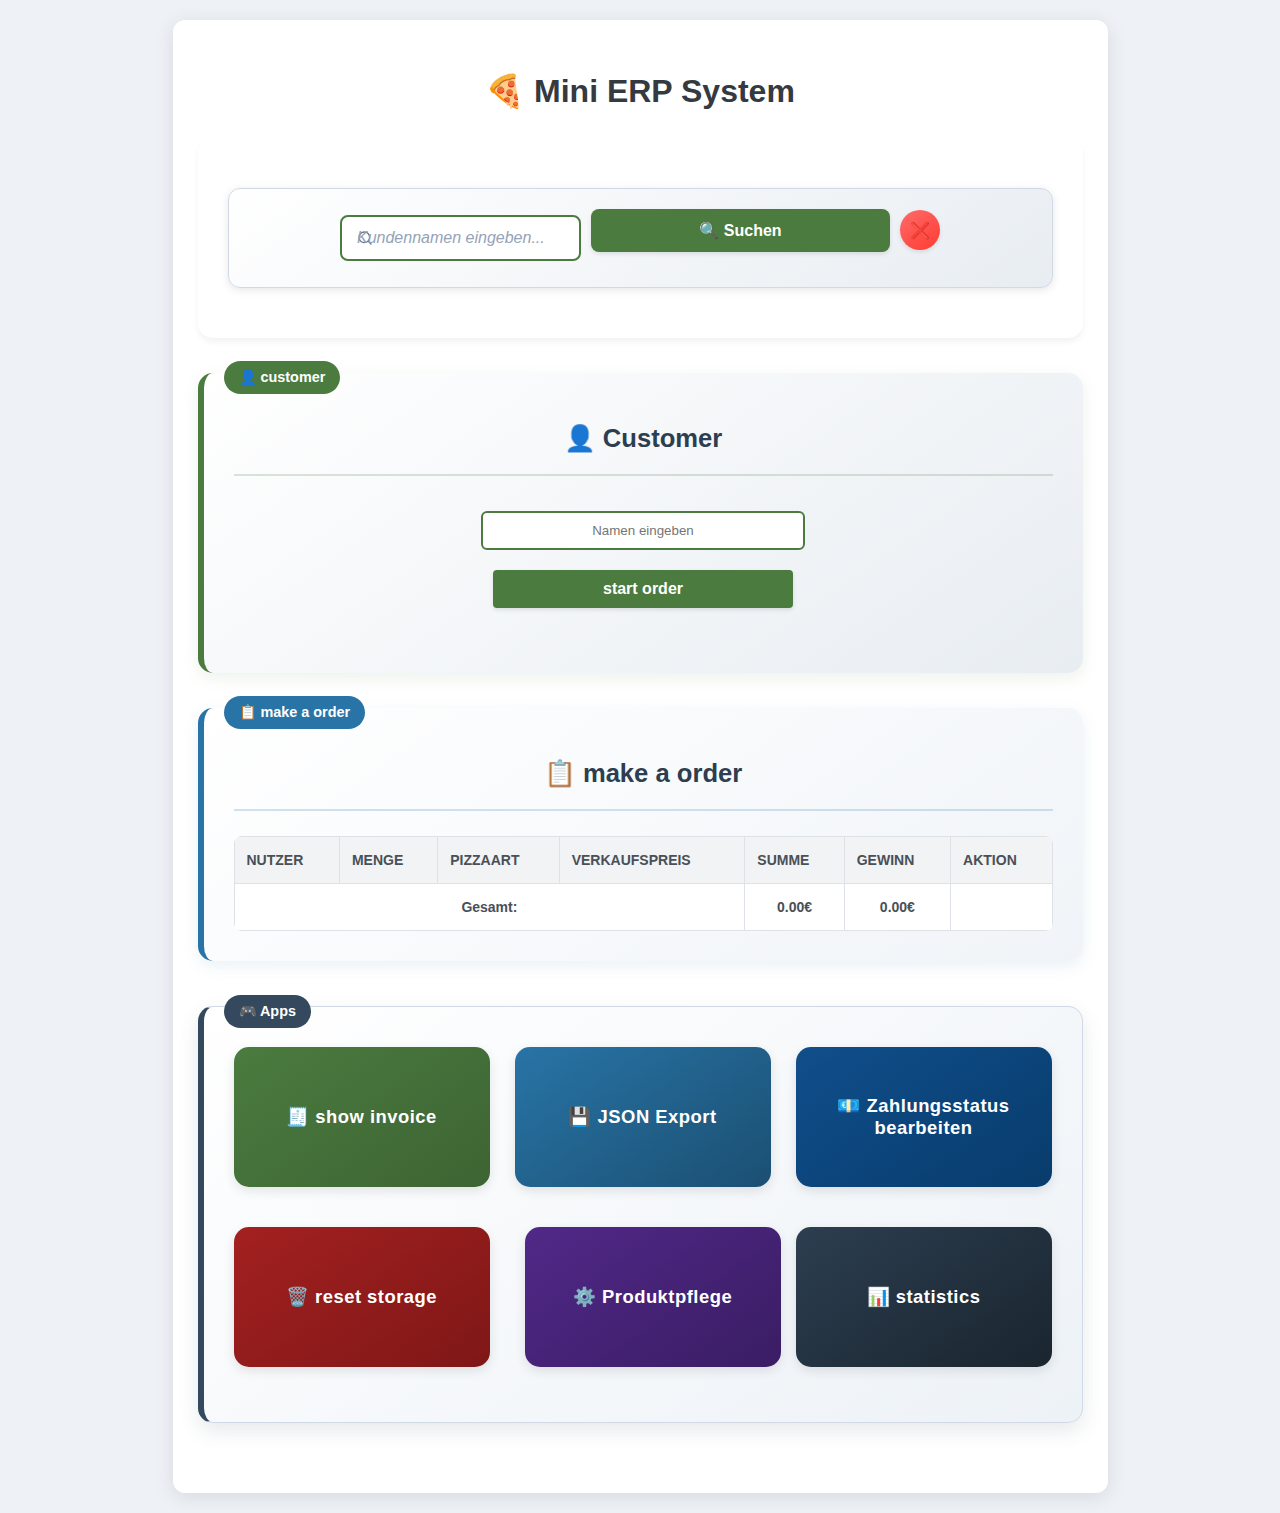
==== commit b01c3e9a: "full fixbug" ====
--- a/index.html
+++ b/index.html
@@ -852,9 +852,9 @@
             margin: 0;
             padding: 0;
             -webkit-overflow-scrolling: touch;
-        }
-    
-        /* Aktualisierte Spaltenbreiten für die Nutzeranalyse-Tabelle */
+            max-height: 400px; /* Verkleinere die maximale Höhe */
+        }
+    
         .users-table {
             width: 100%;
             border-collapse: separate;
@@ -863,71 +863,37 @@
             border-radius: 8px;
             overflow: hidden;
             box-shadow: 0 2px 8px rgba(0,0,0,0.1);
-        }
-    
-        /* Angepasste Spaltenbreiten */
-        .users-table th:nth-child(1), /* Nutzer */
-        .users-table td:nth-child(1) {
-            width: 18%;
-        }
-    
-        .users-table th:nth-child(2), /* Bestellungen */
-        .users-table td:nth-child(2) {
-            width: 8%;
-            text-align: center;
-        }
-    
-        .users-table th:nth-child(3), /* Gesamtumsatz */
-        .users-table td:nth-child(3) {
-            width: 15%;
-            text-align: right;
-        }
-    
-        .users-table th:nth-child(4), /* Gewinn */
-        .users-table td:nth-child(4) {
-            width: 15%;
-            text-align: right;
-        }
-    
-        .users-table th:nth-child(5), /* Ø Bestellwert */
-        .users-table td:nth-child(5) {
-            width: 15%;
-            text-align: right;
-        }
-    
-        .users-table th:nth-child(6), /* Letzte Bestellung */
-        .users-table td:nth-child(6) {
-            width: 14%;
-            text-align: center;
-        }
-    
-        .users-table th:nth-child(7), /* Status */
-        .users-table td:nth-child(7) {
-            width: 15%;
-            text-align: center;
-        }
-    
-        /* Verbesserte Zellenformatierung */
+            font-size: 0.9em; /* Verkleinere die Schriftgröße */
+        }
+    
+        .users-table th, 
         .users-table td {
-            white-space: nowrap;
-            overflow: hidden;
-            text-overflow: ellipsis;
-            padding: 12px 8px;
-        }
-    
-        /* Verbesserte Header-Formatierung */
+            padding: 8px 12px; /* Verkleinere den Padding */
+            border-bottom: 1px solid #e9ecef;
+            vertical-align: middle;
+        }
+    
         .users-table th {
-            background-color: #34495e; /* Dunklerer Hintergrund für besseren Kontrast */;
+            background-color: #34495e;
             color: white;
             font-weight: 600;
-            padding: 15px 12px;
-            text-align: left;
-            font-size: 1.1em;
-            letter-spacing: 0.5px;
-            border-bottom: 3px solid #2c3e50;
+            font-size: 0.95em; /* Verkleinere die Header-Schriftgröße */
             position: sticky;
             top: 0;
             z-index: 10;
+        }
+    
+        /* Verkleinere die Buttons in der Tabelle */
+        .users-table .show-invoice-btn {
+            padding: 6px 10px;
+            font-size: 0.85em;
+        }
+    
+        /* Verkleinere die Status-Badges */
+        .users-table .unpaid-badge,
+        .users-table .paid-badge {
+            padding: 4px 8px;
+            font-size: 0.85em;
         }
     
         /* Hover-Effekt für Header */
@@ -1533,46 +1499,76 @@
             border-radius: 6px;
         }
 
+        /* Kompaktere Sales Table */
         .sales-table-container {
             width: 100%;
             overflow-x: auto;
             margin: 0;
             padding: 0;
             -webkit-overflow-scrolling: touch;
+            max-height: 400px; /* Begrenzt die Höhe */
+            border-radius: 8px;
+            box-shadow: 0 2px 4px rgba(0,0,0,0.1);
         }
 
         .sales-table {
             width: 100%;
-            border-collapse: separate;
-            border-spacing: 0;
+            border-collapse: collapse;
+            font-size: 0.9em; /* Kleinere Schriftgröße */
             background: white;
-            border-radius: 8px;
-            overflow: hidden;
-            box-shadow: 0 2px 8px rgba(0,0,0,0.1);
-        }
-
-        .sales-table th, .sales-table td {
-            padding: 12px;
-            border-bottom: 1px solid #e9ecef;
-            vertical-align: middle;
+        }
+
+        .sales-table th,
+        .sales-table td {
+            padding: 8px; /* Reduzierter Padding */
+            border: 1px solid #dee2e6;
+            text-align: right; /* Standardmäßig rechtsbündig für Zahlen */
+        }
+
+        .sales-table th:first-child,
+        .sales-table td:first-child {
+            text-align: left; /* Produktname linksbündig */
         }
 
         .sales-table th {
             background-color: #34495e;
             color: white;
             font-weight: 600;
-            padding: 15px 12px;
-            text-align: left;
-            font-size: 1.1em;
-            letter-spacing: 0.5px;
-            border-bottom: 3px solid #2c3e50;
+            font-size: 0.95em;
             position: sticky;
             top: 0;
             z-index: 10;
         }
 
-        .sales-table tbody tr:hover {
+        /* Optimierte Spaltenbreiten */
+        .sales-table td:nth-child(1) { width: 20%; } /* Produktname */
+        .sales-table td:nth-child(2) { width: 12%; } /* Anfangsbestand */
+        .sales-table td:nth-child(3) { width: 12%; } /* Aktueller Bestand */
+        .sales-table td:nth-child(4) { width: 10%; } /* Verkauft */
+        .sales-table td:nth-child(5) { width: 12%; } /* Umsatz */
+        .sales-table td:nth-child(6) { width: 12%; } /* Gewinn */
+        .sales-table td:nth-child(7) { width: 12%; } /* Lagerwert */
+        .sales-table td:nth-child(8) { width: 10%; } /* AB Wert */
+
+        /* Hover-Effekte */
+        .sales-table tr:hover {
             background-color: #f8f9fa;
+        }
+
+        /* Zusammenfassungszeile */
+        .sales-table tr:last-child {
+            font-weight: bold;
+            background-color: #f8f9fa;
+            border-top: 2px solid #dee2e6;
+        }
+
+        /* Responsive Anpassungen */
+        @media screen and (max-width: 768px) {
+            .sales-table th,
+            .sales-table td {
+                padding: 6px;
+                font-size: 0.85em;
+            }
         }
 
         .opos-summary {
@@ -2464,6 +2460,151 @@
         .show-invoice-btn:hover {
             background-color: var(--water-blue-hover); /* Verwende die Hover-Variante */
             transform: translateY(-2px);
+        }
+
+        /* Kompaktere Price Management Tabelle */
+        .price-management {
+            margin: 15px 0;
+            overflow-x: auto;
+            max-height: 400px; /* Begrenzt die Höhe */
+            border-radius: 8px;
+            box-shadow: 0 2px 4px rgba(0,0,0,0.1);
+        }
+
+        .price-management table {
+            width: 100%;
+            border-collapse: collapse;
+            font-size: 0.9em; /* Kleinere Schriftgröße */
+        }
+
+        .price-management th,
+        .price-management td {
+            padding: 8px; /* Reduzierter Padding */
+            border: 1px solid #dee2e6;
+            text-align: left;
+        }
+
+        .price-management th {
+            background-color: #34495e;
+            color: white;
+            font-weight: 600;
+            font-size: 0.95em;
+            position: sticky;
+            top: 0;
+            z-index: 10;
+        }
+
+        .price-management input {
+            width: calc(100% - 16px);
+            padding: 6px;
+            font-size: 0.9em;
+            border: 1px solid #ced4da;
+            border-radius: 4px;
+        }
+
+        .price-management button {
+            padding: 6px 10px;
+            font-size: 0.85em;
+            margin: 2px;
+            min-width: auto;
+        }
+
+        .price-management .add-product,
+        .price-management .save-price,
+        .price-management .delete-price {
+            padding: 6px 10px;
+            font-size: 0.85em;
+        }
+
+        /* Optimierte Spaltenbreiten */
+        .price-management td:nth-child(1) { width: 25%; } /* Produktname */
+        .price-management td:nth-child(2) { width: 20%; } /* Einkaufspreis */
+        .price-management td:nth-child(3) { width: 20%; } /* Verkaufspreis */
+        .price-management td:nth-child(4) { width: 15%; } /* Lagerbestand */
+        .price-management td:nth-child(5) { width: 20%; } /* Aktionen */
+
+        /* Hover-Effekte */
+        .price-management tr:hover {
+            background-color: #f8f9fa;
+        }
+
+        /* Responsive Anpassungen */
+        @media screen and (max-width: 768px) {
+            .price-management {
+                margin: 10px -15px;
+                border-radius: 0;
+            }
+            
+            .price-management button {
+                padding: 4px 8px;
+                font-size: 0.8em;
+            }
+        }
+
+        /* Aktualisiere die Spaltenausrichtung in der users-table */
+        .users-table th:nth-child(1),
+        .users-table td:nth-child(1) {
+            text-align: left; /* Name */
+        }
+
+        .users-table th:nth-child(2),
+        .users-table td:nth-child(2),
+        .users-table th:nth-child(3),
+        .users-table td:nth-child(3),
+        .users-table th:nth-child(4),
+        .users-table td:nth-child(4) {
+            text-align: right; /* Zahlen rechtsbündig */
+        }
+
+        .users-table th:nth-child(5),
+        .users-table td:nth-child(5) {
+            text-align: center; /* Datum */
+        }
+
+        .users-table th:nth-child(6),
+        .users-table td:nth-child(6) {
+            text-align: center; /* Status */
+        }
+
+        .users-table th:nth-child(7),
+        .users-table td:nth-child(7) {
+            text-align: center; /* Show Invoice Button */
+        }
+
+        /* Aktualisiere den Table Header */
+        const usersTable = document.querySelector('.users-table thead tr');
+        if (usersTable) {
+            usersTable.innerHTML = `
+                <th>Customer</th>
+                <th>Order</th>
+                <th>Revenue</th>
+                <th>Profit</th>
+                <th>Last Order</th>
+                <th>Status</th>
+                <th>Show Invoice</th>
+            `;
+        }
+
+        /* Füge CSS für die Lagerbestandsanzeige hinzu */
+        .current-stock {
+            font-weight: bold;
+            padding: 8px;
+            display: inline-block;
+        }
+
+        .low-stock .current-stock {
+            color: #dc3545;
+        }
+
+        .stock-warning {
+            font-size: 0.8em;
+            color: #dc3545;
+            margin-top: 4px;
+        }
+
+        td.low-stock {
+            background-color: #fff5f5;
+            border-left: 3px solid #dc3545;
         }
     </style>
 
@@ -2638,6 +2779,8 @@
                                 <th>purchase price (€)</th>
                                 <th>recommended selling price (€)</th>
                                 <th>initial stock</th>
+                                <th>current stock</th> <!-- Neue Spalte -->
+                                <th>update stock</th>
                                 <th>action</th>
                             </tr>
                         </thead>
@@ -3035,7 +3178,7 @@
 const resetButton = document.createElement('button');
 resetButton.id = 'resetData';
 resetButton.className = 'danger-button';
-resetButton.innerHTML = '🗑️ Storage zurücksetzen';
+resetButton.innerHTML = '🗑️ reset storage';
 resetButton.addEventListener('click', resetAllData);
 
 // Reset-Button zur Action-Buttons-Section hinzufügen
@@ -3377,6 +3520,12 @@
             <input type="number" class="new-product-stock" placeholder="initial stock" value="100">
         </td>
         <td>
+            <span class="current-stock">-</span>
+        </td>
+        <td>
+            <input type="number" class="new-product-update-stock" placeholder="update stock">
+        </td>
+        <td>
             <button class="add-product">➕ add</button>
         </td>
     `;
@@ -3405,6 +3554,10 @@
 
     // Bestehende Produkte anzeigen
     Object.entries(pizzaPrices).forEach(([pizzaType, prices]) => {
+        // Berechne den aktuellen Bestand für dieses Produkt
+        const currentStock = calculateCurrentStock(pizzaType);
+        const isLowStock = currentStock < 25;
+
         const row = document.createElement('tr');
         row.innerHTML = `
             <td>
@@ -3434,6 +3587,19 @@
                     class="initial-stock"
                 >
             </td>
+            <td class="${isLowStock ? 'low-stock' : ''}">
+                <span class="current-stock">
+                    ${currentStock}
+                    ${isLowStock ? ' ⚠️' : ''}
+                </span>
+                ${isLowStock ? '<div class="stock-warning">Nachbestellen!</div>' : ''}
+            </td>
+            <td>
+                <input type="number" 
+                    class="update-stock"
+                    placeholder="Menge hinzufügen"
+                >
+            </td>
             <td>
                 <button class="save-price">💾 save</button>
                 <button class="delete-price">🗑️ delete</button>
@@ -3448,14 +3614,19 @@
         const purchaseInput = row.querySelector('.purchase-price');
         const sellingInput = row.querySelector('.selling-price');
         const stockInput = row.querySelector('.initial-stock');
+        const updateStockInput = row.querySelector('.update-stock');
 
         saveBtn.addEventListener('click', () => {
             const originalName = nameInput.dataset.original;
             const newName = nameInput.value.trim();
             const purchasePrice = parseFloat(purchaseInput.value);
             const sellingPrice = parseFloat(sellingInput.value);
-            const initialStock = parseInt(stockInput.value);
-
+            let initialStock = parseInt(stockInput.value) || 0;
+            let updateStock = updateStockInput.value.trim() 
+                ? parseInt(updateStockInput.value) 
+                : 0;
+
+            // Validierung der Eingaben
             if (!newName || isNaN(purchasePrice) || isNaN(sellingPrice) || isNaN(initialStock)) {
                 alert('Bitte füllen Sie alle Felder korrekt aus.');
                 return;
@@ -3467,15 +3638,30 @@
                 nameInput.dataset.original = newName;
             }
 
+            // Aktualisiere die Bestandsdaten
+            // Wenn ein Update-Stock-Wert eingegeben wurde, addiere diesen zum initial-stock
+            if (updateStock > 0) {
+                initialStock += updateStock;
+            }
+
+            // Speichere den neuen Bestand
             pizzaPrices[newName] = {
                 purchase: purchasePrice,
                 selling: sellingPrice,
-                initialStock: initialStock
+                initialStock: initialStock // Der neue initial-stock überschreibt den alten Wert
             };
 
+            // Setze das Update-Stock-Feld zurück
+            updateStockInput.value = '';
+
+            // Speichere die Änderungen
             savePizzaPrices();
+            
+            // Aktualisiere die Anzeigen
             updatePizzaTypeOptions();
-            updateSalesAnalytics(); // Aktualisiere die Verkaufsanalyse
+            updatePriceManagementTable();
+            updateSalesAnalytics();
+            
             alert('changes saved!');
         });
 
@@ -3564,34 +3750,24 @@
         <div class="stats-container">
             <div class="stats-row">
                 <div class="stats-card">
-                    <h3>daily revenue</h3>
-                    <div class="stat-value" id="dailyRevenue">0.00€</div>
-                    <div class="stat-change" id="dailyChange">+0%</div>
-                </div>
-                <div class="stats-card">
-                    <h3>weekly revenue</h3>
-                    <div class="stat-value" id="weeklyRevenue">0.00€</div>
-                    <div class="stat-change" id="weeklyChange">+0%</div>
-                </div>
-                <div class="stats-card">
-                    <h3>monthly revenue</h3>
-                    <div class="stat-value" id="monthlyRevenue">0.00€</div>
-                    <div class="stat-change" id="monthlyChange">+0%</div>
-                </div>
-                <!-- OPOS Card -->
-                <div class="stats-card">
-                    <h3>OPOS</h3>
-                    <div class="opos-summary">
-                        <p>Offene Beträge: <span id="totalUnpaidAmount">0.00€</span></p>
-                    </div>
-                </div>
-            </div>
-            
-            <div class="stats-row">
-                <div class="stats-card">
-                    <h3 class="top-products-header">🏆 popular products</h3> <!-- Smiley hinzugefügt -->
-                    <div class="top-products" id="topProducts">
-                        <ol></ol>
+                    <h3>revenue overview</h3>
+                    <div class="profit-overview" id="revenueOverview">
+                        <div class="profit-item">
+                            <span>daily revenue:</span>
+                            <span id="dailyRevenue">0.00€</span>
+                        </div>
+                        <div class="profit-item">
+                            <span>weekly revenue:</span>
+                            <span id="weeklyRevenue">0.00€</span>
+                        </div>
+                        <div class="profit-item">
+                            <span>monthly revenue:</span>
+                            <span id="monthlyRevenue">0.00€</span>
+                        </div>
+                        <div class="profit-item">
+                            <span>total revenue:</span>
+                            <span id="totalRevenue">0.00€</span>
+                        </div>
                     </div>
                 </div>
                 <div class="stats-card">
@@ -3609,10 +3785,29 @@
                             <span>monthly profit:</span>
                             <span id="monthlyProfit">0.00€</span>
                         </div>
+                        <div class="profit-item">
+                            <span>total profit:</span>
+                            <span id="totalProfit">0.00€</span>
+                        </div>
                     </div>
                 </div>
             </div>
-
+            
+            <div class="stats-row">
+                <div class="stats-card">
+                    <h3>OPOS</h3>
+                    <div class="opos-summary">
+                        <p>Offene Beträge: <span id="totalUnpaidAmount">0.00€</span></p>
+                    </div>
+                </div>
+                <div class="stats-card">
+                    <h3 class="top-products-header">🏆 popular products</h3>
+                    <div class="top-products" id="topProducts">
+                        <ol></ol>
+                    </div>
+                </div>
+            </div>
+            
             <div class="stats-row">
                 <div class="stats-card">
                     <h3>payment status</h3>
@@ -3652,7 +3847,6 @@
                             <option value="orders">by number of orders</option>
                             <option value="revenue">by total revenue</option>
                             <option value="profit">by profit</option>
-                            <option value="avgOrder">by average order value</option>
                             <option value="lastOrder">by last order</option>
                             <option value="status">by payment status</option>
                         </select>
@@ -3665,7 +3859,6 @@
                                     <th>order</th>
                                     <th>revenue</th>
                                     <th>profit</th>
-                                    <th>avg revenue</th>
                                     <th>last order</th>
                                     <th>Status</th>
                                 </tr>
@@ -3689,10 +3882,14 @@
                             class="sales-search"
                         >
                         <select id="salesSortOption" class="sales-sort">
+                            <option value="product">Nach Produktname</option>
+                            <option value="total_stock">Nach Gesamtbestand</option>
                             <option value="stock">Nach Aktuellem Bestand</option>
                             <option value="quantity">Nach Verkaufsmenge</option>
                             <option value="revenue">Nach Umsatz</option>
                             <option value="profit">Nach Gewinn</option>
+                            <option value="stock_value">Nach Lagerwert</option>
+                            <option value="ab_value">Nach AB-Wert</option>
                         </select>
                     </div>
                     <div class="sales-table-container">
@@ -3700,7 +3897,7 @@
                             <thead>
                                 <tr>
                                     <th>product</th>
-                                    <th>initial stock</th> <!-- Neue Spalte hinzugefügt -->
+                                    <th>total stock</th> <!-- Neue Spalte hinzugefügt -->
                                     <th>current stock</th>
                                     <th>sold</th>
                                     <th>revenue</th>
@@ -3749,24 +3946,47 @@
     const dailyRevenue = todayOrders.reduce((sum, order) => sum + order.gesamtbetrag, 0);
     const weeklyRevenue = weekOrders.reduce((sum, order) => sum + order.gesamtbetrag, 0);
     const monthlyRevenue = monthOrders.reduce((sum, order) => sum + order.gesamtbetrag, 0);
-
-    // Berechne Gewinne
-    const dailyProfit = todayOrders.reduce((sum, order) => sum + order.gesamtgewinn, 0);
-    const weeklyProfit = weekOrders.reduce((sum, order) => sum + order.gesamtgewinn, 0);
-    const monthlyProfit = monthOrders.reduce((sum, order) => sum + order.gesamtgewinn, 0);
+    // Berechne Gesamtumsatz (berücksichtige stornierte Bestellungen)
+    const totalRevenue = orderHistory.reduce((sum, order) => {
+        // Ignoriere stornierte Bestellungen komplett
+        if (order.storniert) {
+            return sum;
+        }
+        // Addiere nur nicht-stornierte Bestellungen
+        return sum + order.gesamtbetrag;
+    }, 0);
 
     // Aktualisiere UI
     document.getElementById('dailyRevenue').textContent = formatCurrency(dailyRevenue);
     document.getElementById('weeklyRevenue').textContent = formatCurrency(weeklyRevenue);
     document.getElementById('monthlyRevenue').textContent = formatCurrency(monthlyRevenue);
-
+    document.getElementById('totalRevenue').textContent = formatCurrency(totalRevenue);
+
+    // Berechne Gewinne unter Berücksichtigung stornierter Bestellungen
+    const dailyProfit = todayOrders.reduce((sum, order) => sum + order.gesamtgewinn, 0);
+    const weeklyProfit = weekOrders.reduce((sum, order) => sum + order.gesamtgewinn, 0);
+    const monthlyProfit = monthOrders.reduce((sum, order) => sum + order.gesamtgewinn, 0);
+    // Berechne Gesamtgewinn (ignoriere stornierte Bestellungen)
+    const totalProfit = orderHistory.reduce((sum, order) => {
+        // Ignoriere stornierte Bestellungen komplett
+        if (order.storniert) {
+            return sum;
+        }
+        return sum + order.gesamtgewinn;
+    }, 0);
+
+    // Aktualisiere UI für Profit Overview
     document.getElementById('dailyProfit').textContent = formatCurrency(dailyProfit);
     document.getElementById('weeklyProfit').textContent = formatCurrency(weeklyProfit);
     document.getElementById('monthlyProfit').textContent = formatCurrency(monthlyProfit);
-
-    // Berechne Top-Produkte
+    document.getElementById('totalProfit').textContent = formatCurrency(totalProfit);
+
+    // Berechne Top-Produkte (ignoriere stornierte Bestellungen)
     const productStats = {};
     orderHistory.forEach(order => {
+        // Überspringe stornierte Bestellungen
+        if (order.storniert) return;
+        
         order.bestellungen.forEach(item => {
             if (!productStats[item.pizzaType]) {
                 productStats[item.pizzaType] = 0;
@@ -3784,20 +4004,14 @@
         .map(([product, count]) => `<li>${product}: ${count}x</li>`)
         .join('');
 
-    // Zahlungsstatus
-    const unpaidTotal = orderHistory.reduce((sum, order) => 
-        sum + (!order.bezahlt && !order.storniert ? (order.offenerBetrag || 0) : 0), 0);
-    const totalOrders = orderHistory.filter(order => !order.storniert).length;
-    const paidOrders = orderHistory.filter(order => order.bezahlt && !order.storniert).length;
-
-    document.getElementById('unpaidAmount').textContent = formatCurrency(unpaidTotal);
-    document.getElementById('paidOrders').textContent = `${paidOrders}/${totalOrders}`;
-
-    // Durchschnittswerte - Alle Bestellungen berücksichtigen
-    const avgOrderValue = orderHistory.length > 0 ? 
-        orderHistory.reduce((sum, order) => sum + order.gesamtbetrag, 0) / orderHistory.length : 0;
-    const avgOrderProfit = orderHistory.length > 0 ? 
-        orderHistory.reduce((sum, order) => sum + order.gesamtgewinn, 0) / orderHistory.length : 0;
+    // Berechne Durchschnittswerte (ignoriere stornierte Bestellungen)
+    const validOrders = orderHistory.filter(order => !order.storniert);
+    const avgOrderValue = validOrders.length > 0 
+        ? validOrders.reduce((sum, order) => sum + order.gesamtbetrag, 0) / validOrders.length 
+        : 0;
+    const avgOrderProfit = validOrders.length > 0 
+        ? validOrders.reduce((sum, order) => sum + order.gesamtgewinn, 0) / validOrders.length 
+        : 0;
 
     document.getElementById('avgOrderValue').textContent = formatCurrency(avgOrderValue);
     document.getElementById('avgOrderProfit').textContent = formatCurrency(avgOrderProfit);
@@ -3885,15 +4099,9 @@
                 return b.revenue - a.revenue;
             case 'profit':
                 return b.profit - a.profit;
-            case 'avgOrder':
-                const avgA = a.revenue / a.orders;
-                const avgB = b.revenue / b.orders;
-                return avgB - avgA;
             case 'lastOrder':
                 return b.lastOrder - a.lastOrder;
             case 'status':
-                // Sortiere zuerst nach offenen Zahlungen (höhere zuerst), 
-                // dann nach Gesamtumsatz
                 if (b.unpaidAmount === a.unpaidAmount) {
                     return b.revenue - a.revenue;
                 }
@@ -3910,7 +4118,6 @@
             <td>${user.orders}</td>
             <td>${formatCurrency(user.revenue)}</td>
             <td>${formatCurrency(user.profit)}</td>
-            <td>${formatCurrency(user.revenue / user.orders)}</td>
             <td>${user.lastOrder.toLocaleDateString('de-DE')}</td>
             <td>
                 ${user.unpaidAmount > 0 
@@ -3918,8 +4125,141 @@
                     : '<span class="paid-badge">✓ Bezahlt</span>'
                 }
             </td>
+            <td>
+                <button 
+                    class="show-invoice-btn"
+                    onclick="showUserHistory('${user.name}')"
+                >
+                    🧾 Rechnungen
+                </button>
+            </td>
         </tr>
     `).join('');
+
+    // Berechne die Summen
+    const totals = users.reduce((acc, user) => ({
+        totalOrders: acc.totalOrders + user.orders,
+        totalRevenue: acc.totalRevenue + user.revenue,
+        totalProfit: acc.totalProfit + user.profit
+    }), { totalOrders: 0, totalRevenue: 0, totalProfit: 0 });
+
+    // Füge die Zusammenfassungszeile hinzu
+    tbody.innerHTML += `
+        <tr style="font-weight: bold; background-color: #f8f9fa; border-top: 2px solid #dee2e6;">
+            <td>Gesamt</td>
+            <td>${totals.totalOrders}</td>
+            <td>${formatCurrency(totals.totalRevenue)}</td>
+            <td>${formatCurrency(totals.totalProfit)}</td>
+            <td>-</td>
+            <td>-</td>
+            <td>-</td>
+        </tr>
+    `;
+}
+
+// Füge die neue showUserHistory Funktion hinzu
+function showUserHistory(userName) {
+    const userOrders = orderHistory.filter(order => 
+        order.kunde === userName
+    ).sort((a, b) => new Date(b.datum) - new Date(a.datum));
+
+    const historyContainer = document.createElement('div');
+    historyContainer.className = 'history-list';
+    
+    historyContainer.innerHTML = `
+        <h3>Rechnungshistorie: ${userName}</h3>
+        ${userOrders.map(order => {
+            // Escape die Bestelldaten korrekt für den onclick-Handler
+            const bestellungenJSON = JSON.stringify(order.bestellungen)
+                .replace(/'/g, "\\'")
+                .replace(/"/g, '\\"');
+            
+            return `
+                <div class="history-item ${order.storniert ? 'storniert' : (order.bezahlt ? 'paid' : 'unpaid')}">
+                    <div class="history-header">
+                        <span>📅 ${new Date(order.datum).toLocaleString('de-DE')}</span>
+                        ${order.storniert ? '<span class="storno-badge">Storniert</span>' : ''}
+                    </div>
+                    <div class="history-details">
+                        <p>Bestellungen:</p>
+                        ${order.bestellungen.map(item => `
+                            <div class="history-order-item">
+                                ${item.quantity}x ${item.pizzaType} - ${formatCurrency(item.total)}
+                            </div>
+                        `).join('')}
+                        <div class="history-totals">
+                            <p>Gesamtbetrag: ${formatCurrency(order.gesamtbetrag)}</p>
+                            <p>Gewinn: ${formatCurrency(order.gesamtgewinn)}</p>
+                        </div>
+                        ${!order.storniert ? `
+                            <div class="payment-status">
+                                <p>Zahlungsstatus: ${order.bezahlt ? 'Bezahlt' : 'Offen'}</p>
+                                ${!order.bezahlt ? `
+                                    <p class="unpaid-amount">Noch offen: ${formatCurrency(order.offenerBetrag || order.gesamtbetrag)}</p>
+                                ` : ''}
+                            </div>
+                        ` : ''}
+                        <button 
+                            class="show-invoice-btn"
+                            onclick="showSingleInvoice(JSON.parse('${bestellungenJSON}'), '${userName}', new Date('${order.datum}'), ${order.id}, ${order.storniert})"
+                        >
+                            🧾 Rechnung anzeigen
+                        </button>
+                    </div>
+                </div>
+            `;
+        }).join('')}
+        <button class="secondary-button" onclick="closeUserHistory()">Schließen</button>
+    `;
+
+    // Zeige das Modal
+    const modal = document.createElement('div');
+    modal.className = 'modal';
+    modal.appendChild(historyContainer);
+    document.body.appendChild(modal);
+
+    // Füge CSS für das Modal hinzu
+    const style = document.createElement('style');
+    style.textContent = `
+        .modal {
+            position: fixed;
+            top: 0;
+            left: 0;
+            right: 0;
+            bottom: 0;
+            background: rgba(0, 0, 0, 0.5);
+            display: flex;
+            justify-content: center;
+            align-items: center;
+            z-index: 1000;
+        }
+
+        .history-list {
+            background: white;
+            padding: 20px;
+            border-radius: 8px;
+            max-width: 800px;
+            max-height: 80vh;
+            overflow-y: auto;
+            box-shadow: 0 4px 6px rgba(0, 0, 0, 0.1);
+        }
+
+        .history-item {
+            margin: 10px 0;
+            padding: 15px;
+            border-radius: 8px;
+            background: #f8f9fa;
+        }
+    `;
+    document.head.appendChild(style);
+}
+
+// Füge die closeUserHistory Funktion hinzu
+function closeUserHistory() {
+    const modal = document.querySelector('.modal');
+    if (modal) {
+        modal.remove();
+    }
 }
 
 // Modifiziere die searchCustomer Funktion
@@ -4281,16 +4621,22 @@
     const sortOption = salesSortOption.value;
     sales.sort((a, b) => {
         switch (sortOption) {
+            case 'product':
+                return a.product.localeCompare(b.product);
+            case 'total_stock':
+                return b.initialStock - a.initialStock;
             case 'stock':
-                const stockA = a.initialStock - a.quantity;
-                const stockB = b.initialStock - b.quantity;
-                return stockA - stockB; // Aufsteigend nach Bestand
+                return a.currentStock - b.currentStock;
             case 'quantity':
                 return b.quantity - a.quantity;
             case 'revenue':
                 return b.revenue - a.revenue;
             case 'profit':
                 return b.profit - a.profit;
+            case 'stock_value':
+                return (b.currentStock * b.purchasePrice) - (a.currentStock * a.purchasePrice);
+            case 'ab_value':
+                return (b.initialStock * b.purchasePrice) - (a.initialStock * a.purchasePrice);
             default:
                 return 0;
         }
@@ -4621,6 +4967,28 @@
     calculateAvgOrderValue(); // Aktualisiere den durchschnittlichen Bestellwert bei Änderungen
 });
 
+// Hilfsfunktion zum Berechnen des aktuellen Bestands
+function calculateCurrentStock(productName) {
+    // Verwende direkt den initialStock als aktuellen Bestand
+    const initialStock = pizzaPrices[productName]?.initialStock || 0;
+    
+    // Berechne die Gesamtverkaufsmenge aus der orderHistory
+    const totalSold = orderHistory.reduce((sum, order) => {
+        if (order.storniert) return sum;
+        
+        const productOrders = order.bestellungen.filter(item => 
+            item.pizzaType === productName
+        );
+        
+        return sum + productOrders.reduce((itemSum, item) => 
+            itemSum + (item.quantity || 0), 0
+        );
+    }, 0);
+
+    // Berechne den aktuellen Bestand
+    return initialStock - totalSold;
+}
+
 
 
 
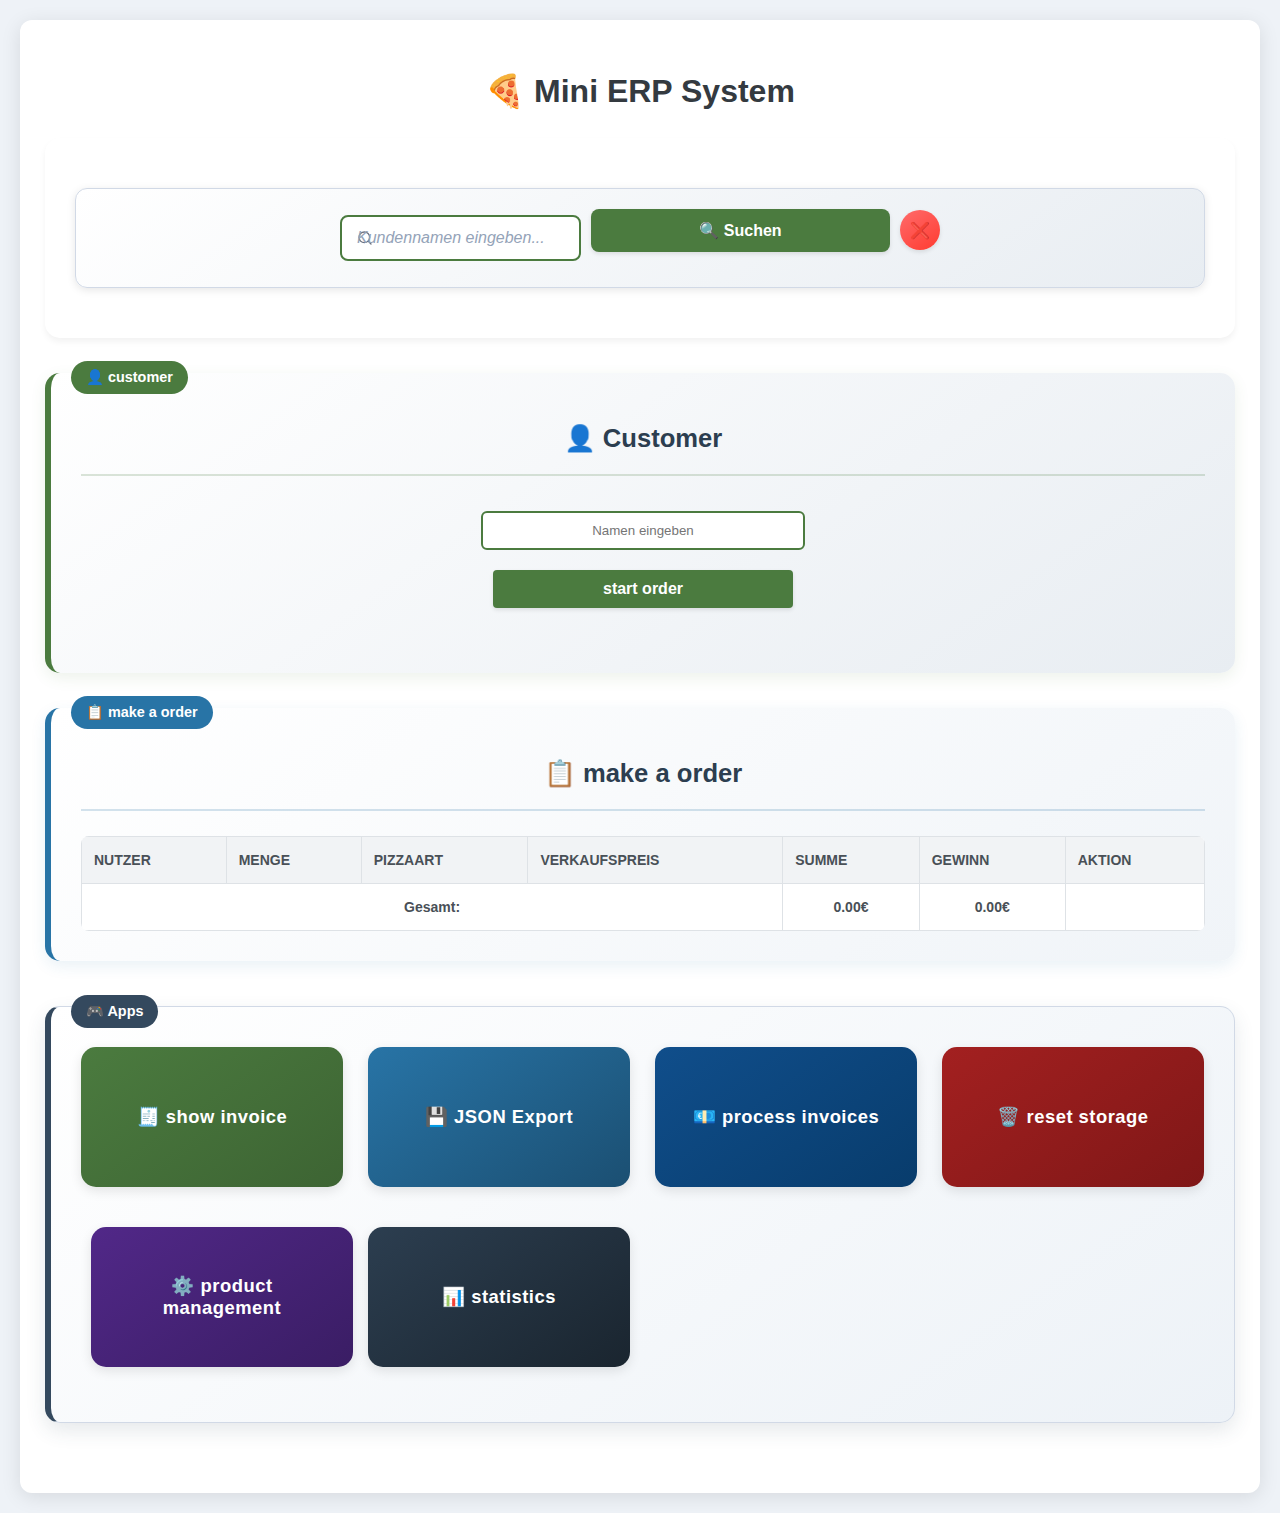
==== commit 21f03f4e: "funktioniert alles" ====
--- a/index.html
+++ b/index.html
@@ -81,7 +81,7 @@
         }
         
         .container {
-            max-width: 885px; /* 700px + 15% + 10% */
+            max-width: 1265px; /* 1150px + 10% */
             margin: auto;
             background: #ffffff;
             padding: 25px;
@@ -2796,7 +2796,15 @@
     </div>
    <script> 
    // Hilfsfunktionen
-const formatCurrency = (amount) => `${amount.toFixed(2)}€`;
+const formatCurrency = (amount) => {
+    // Formatiere die Zahl mit 2 Dezimalstellen und 1000er-Trennung
+    return new Intl.NumberFormat('de-DE', {
+        style: 'currency',
+        currency: 'EUR',
+        minimumFractionDigits: 2,
+        maximumFractionDigits: 2
+    }).format(amount);
+};
 const clearInputFields = (form) => {
     form.querySelectorAll('input, select').forEach(input => input.value = '');
 };
@@ -3156,7 +3164,7 @@
 const showHistoryButton = document.createElement('button');
 showHistoryButton.id = 'showHistory';
 showHistoryButton.className = 'secondary-button';
-showHistoryButton.innerHTML = '💶 Zahlungsstatus bearbeiten';
+showHistoryButton.innerHTML = '💶 process invoices';
 showHistoryButton.addEventListener('click', () => {
     const historyContainer = document.getElementById('orderHistoryContainer');
     historyContainer.classList.toggle('hidden');
@@ -3694,7 +3702,7 @@
 const adminButton = document.createElement('button');
 adminButton.id = 'showAdmin';
 adminButton.className = 'secondary-button';
-adminButton.innerHTML = '⚙️ Produktpflege';
+adminButton.innerHTML = '⚙️ product management';
 adminButton.addEventListener('click', () => {
     const adminSection = document.getElementById('adminSection');
     adminSection.classList.toggle('hidden');
@@ -3861,7 +3869,8 @@
                                     <th>profit</th>
                                     <th>last order</th>
                                     <th>Status</th>
-                                </tr>
+                                    <th>show invoices</th>
+                                </tr> 
                             </thead>
                             <tbody id="userAnalyticsBody">
                                 <!-- Wird dynamisch befüllt -->
@@ -3897,13 +3906,13 @@
                             <thead>
                                 <tr>
                                     <th>product</th>
-                                    <th>total stock</th> <!-- Neue Spalte hinzugefügt -->
+                                    <th>counter stock</th> <!-- Neue Spalte hinzugefügt -->
                                     <th>current stock</th>
                                     <th>sold</th>
                                     <th>revenue</th>
                                     <th>profit</th>
                                     <th>stock value</th>
-                                    <th>AB Wert</th> <!-- Neue Spalte hinzugefügt -->
+                                    <th>counter value</th> <!-- Neue Spalte hinzugefügt -->
                                 </tr>
                             </thead>
                             <tbody id="salesAnalyticsBody">
@@ -4140,8 +4149,9 @@
     const totals = users.reduce((acc, user) => ({
         totalOrders: acc.totalOrders + user.orders,
         totalRevenue: acc.totalRevenue + user.revenue,
-        totalProfit: acc.totalProfit + user.profit
-    }), { totalOrders: 0, totalRevenue: 0, totalProfit: 0 });
+        totalProfit: acc.totalProfit + user.profit,
+        totalUnpaid: acc.totalUnpaid + user.unpaidAmount
+    }), { totalOrders: 0, totalRevenue: 0, totalProfit: 0, totalUnpaid: 0 });
 
     // Füge die Zusammenfassungszeile hinzu
     tbody.innerHTML += `
@@ -4151,7 +4161,7 @@
             <td>${formatCurrency(totals.totalRevenue)}</td>
             <td>${formatCurrency(totals.totalProfit)}</td>
             <td>-</td>
-            <td>-</td>
+            <td><span class="unpaid-badge">Offen: ${formatCurrency(totals.totalUnpaid)}</span></td>
             <td>-</td>
         </tr>
     `;
